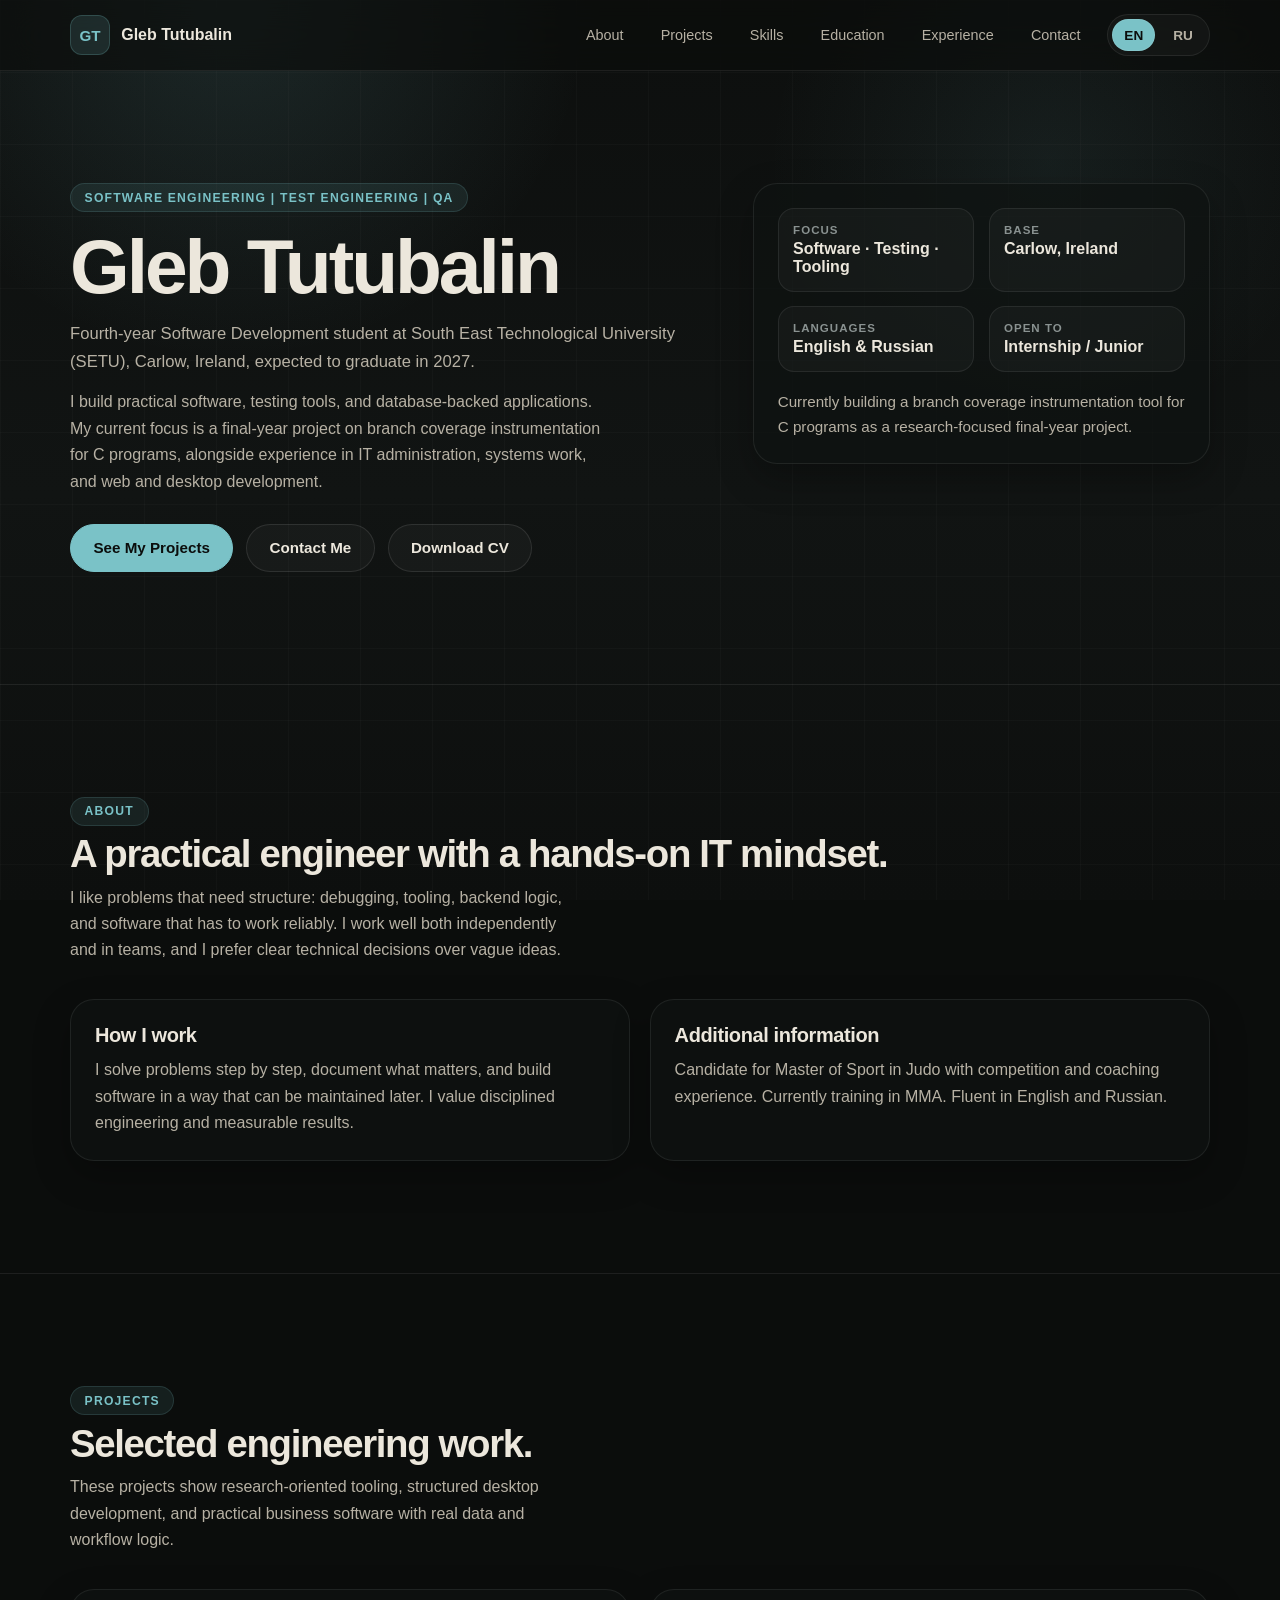
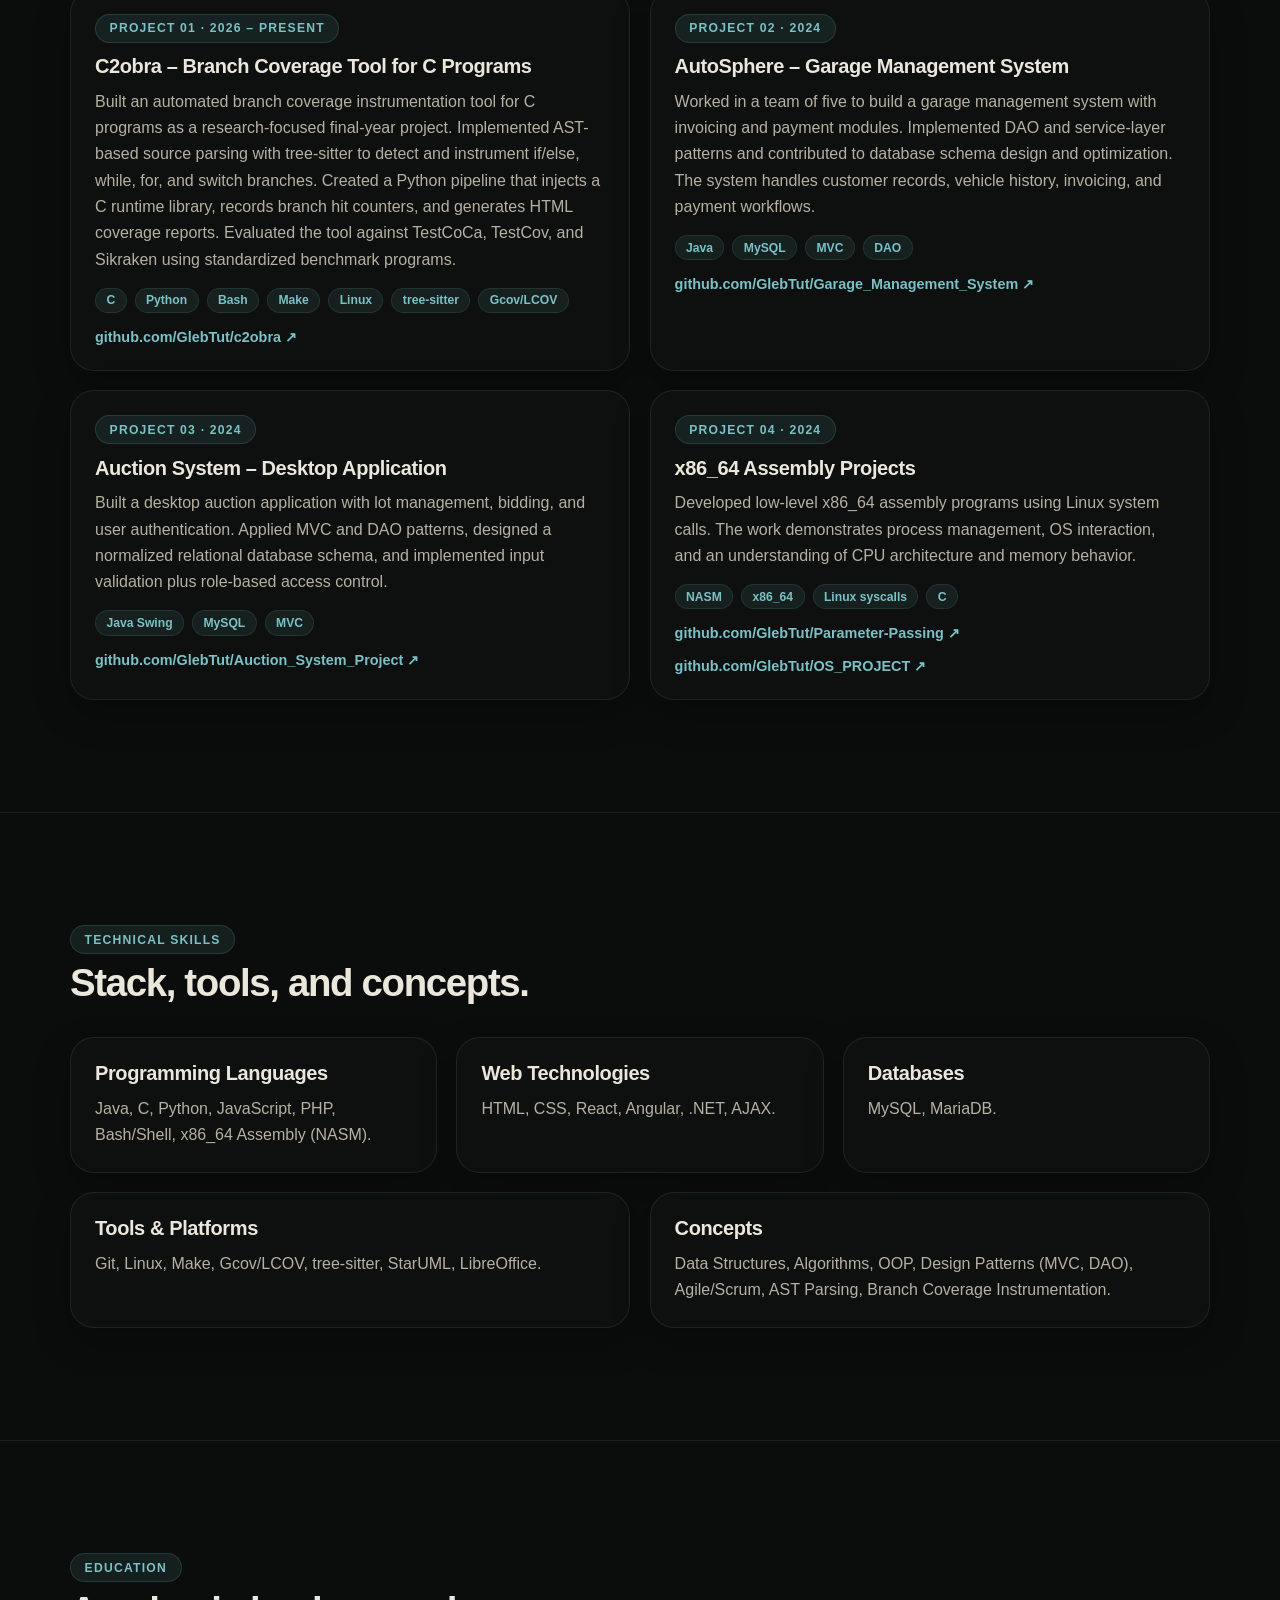
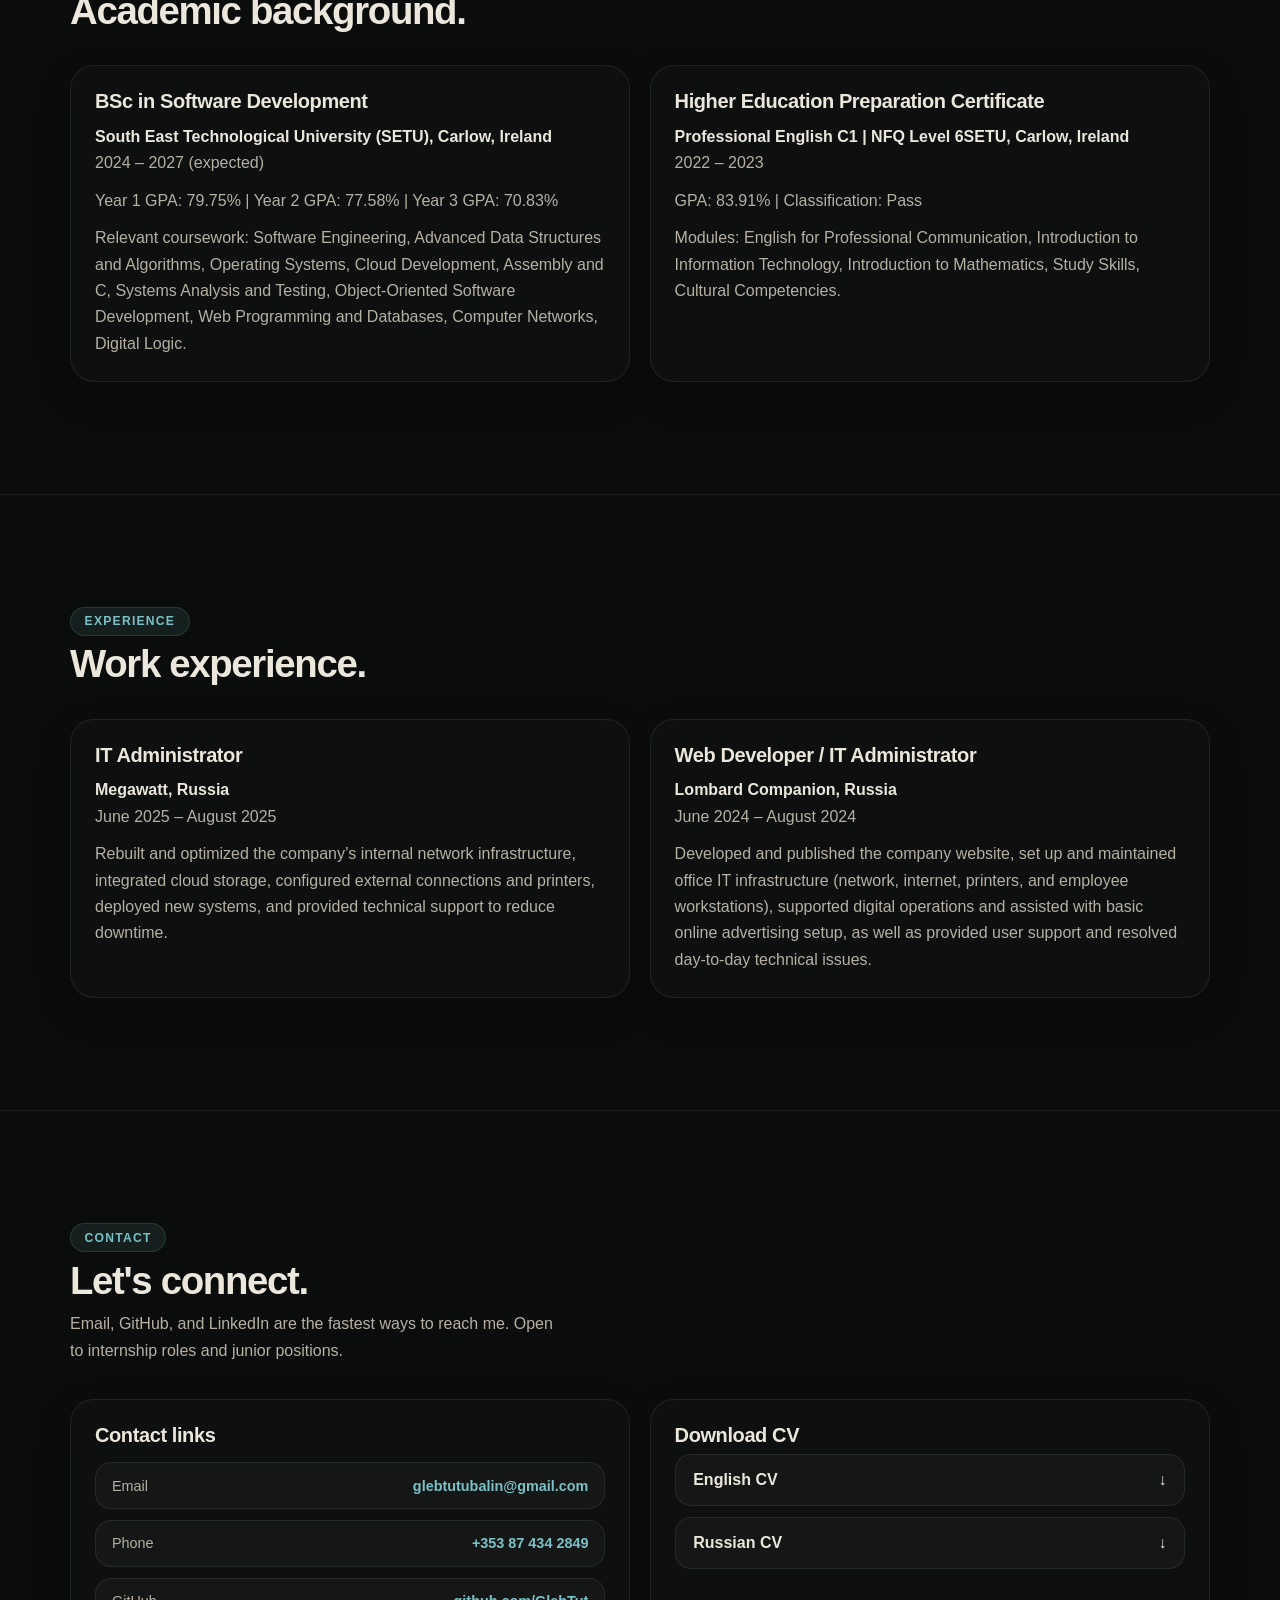
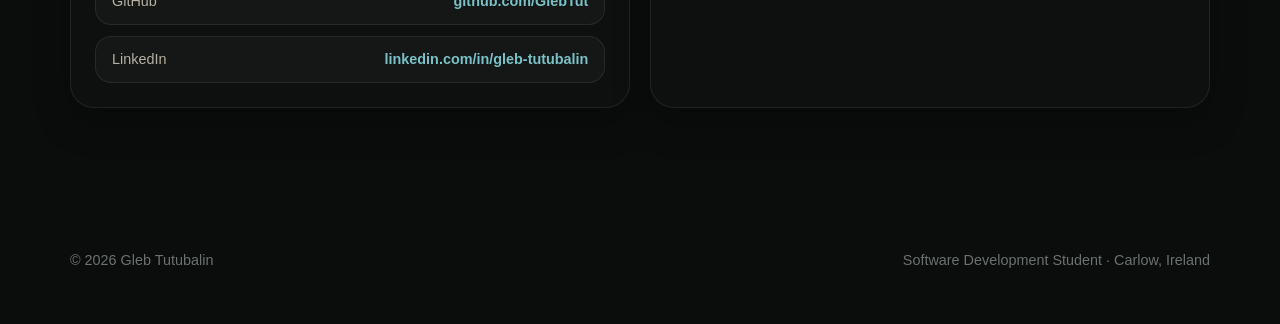
==== index.html @ ca1bf6e6 "add portfolio website files" ====
<!DOCTYPE html>
<html lang="en">
<head>
  <meta charset="UTF-8" />
  <meta name="viewport" content="width=device-width, initial-scale=1.0" />
  <title>Gleb Tutubalin | Software Development Student</title>
  <meta name="description" content="Gleb Tutubalin — Software Development Student at SETU Carlow. Focused on software engineering, test engineering, QA, and tooling." />
  <link rel="preconnect" href="https://api.fontshare.com">
  <link rel="stylesheet" href="https://api.fontshare.com/v2/css?f[]=satoshi@400,500,700,900&f[]=cabinet-grotesk@500,700,800&display=swap">
  <link rel="stylesheet" href="styles.css">
</head>
<body>

  <header class="topbar">
    <div class="container topbar-inner">
      <a class="brand" href="#top"><span class="logo-mark">GT</span><span>Gleb Tutubalin</span></a>
      <nav class="nav">
        <a href="#about">About</a>
        <a href="#projects">Projects</a>
        <a href="#skills">Skills</a>
        <a href="#education">Education</a>
        <a href="#experience">Experience</a>
        <a href="#contact">Contact</a>
        <span class="lang-switch" aria-label="Language switcher">
          <a class="active" href="./index.html">EN</a>
          <a href="./ru.html">RU</a>
        </span>
      </nav>
    </div>
  </header>

  <main>

    <section class="hero" id="top">
      <div class="container hero-grid">
        <div>
          <span class="eyebrow">Software Engineering | Test Engineering | QA</span>
          <h1>Gleb Tutubalin</h1>
          <p class="hero-sub">Fourth-year Software Development student at South East Technological University (SETU), Carlow, Ireland, expected to graduate in 2027.</p>
          <p class="hero-copy">I build practical software, testing tools, and database-backed applications. My current focus is a final-year project on branch coverage instrumentation for C programs, alongside experience in IT administration, systems work, and web and desktop development.</p>
          <div class="hero-actions">
            <a class="btn btn-primary" href="#projects">See My Projects</a>
            <a class="btn btn-ghost" href="#contact">Contact Me</a>
            <a class="btn btn-ghost" href="#contact">Download CV</a>
          </div>
        </div>
        <aside class="panel">
          <div class="stats">
            <div class="stat">
              <span class="stat-key">Focus</span>
              <span class="stat-val">Software · Testing · Tooling</span>
            </div>
            <div class="stat">
              <span class="stat-key">Base</span>
              <span class="stat-val">Carlow, Ireland</span>
            </div>
            <div class="stat">
              <span class="stat-key">Languages</span>
              <span class="stat-val">English & Russian</span>
            </div>
            <div class="stat">
              <span class="stat-key">Open to</span>
              <span class="stat-val">Internship / Junior</span>
            </div>
          </div>
          <p class="panel-note">Currently building a branch coverage instrumentation tool for C programs as a research-focused final-year project.</p>
        </aside>
      </div>
    </section>

    <section id="about">
      <div class="container">
        <div class="section-head">
          <span class="eyebrow">About</span>
          <h2>A practical engineer with a hands-on IT mindset.</h2>
          <p>I like problems that need structure: debugging, tooling, backend logic, and software that has to work reliably. I work well both independently and in teams, and I prefer clear technical decisions over vague ideas.</p>
        </div>
        <div class="grid2">
          <article class="card">
            <h3>How I work</h3>
            <p>I solve problems step by step, document what matters, and build software in a way that can be maintained later. I value disciplined engineering and measurable results.</p>
          </article>
          <article class="card">
            <h3>Additional information</h3>
            <p>Candidate for Master of Sport in Judo with competition and coaching experience. Currently training in MMA. Fluent in English and Russian.</p>
          </article>
        </div>
      </div>
    </section>

    <section id="projects">
      <div class="container">
        <div class="section-head">
          <span class="eyebrow">Projects</span>
          <h2>Selected engineering work.</h2>
          <p>These projects show research-oriented tooling, structured desktop development, and practical business software with real data and workflow logic.</p>
        </div>
        <div class="grid2" style="margin-bottom:1.2rem">
          <article class="card">
            <span class="eyebrow">Project 01 · 2026 – Present</span>
            <h3 style="margin-top:.8rem">C2obra – Branch Coverage Tool for C Programs</h3>
            <p>Built an automated branch coverage instrumentation tool for C programs as a research-focused final-year project. Implemented AST-based source parsing with tree-sitter to detect and instrument if/else, while, for, and switch branches. Created a Python pipeline that injects a C runtime library, records branch hit counters, and generates HTML coverage reports. Evaluated the tool against TestCoCa, TestCov, and Sikraken using standardized benchmark programs.</p>
            <div class="tags">
              <span class="tag">C</span>
              <span class="tag">Python</span>
              <span class="tag">Bash</span>
              <span class="tag">Make</span>
              <span class="tag">Linux</span>
              <span class="tag">tree-sitter</span>
              <span class="tag">Gcov/LCOV</span>
            </div>
            <a class="repo-link" href="https://github.com/GlebTut/c2obra" target="_blank" rel="noopener noreferrer">github.com/GlebTut/c2obra ↗</a>
          </article>
          <article class="card">
            <span class="eyebrow">Project 02 · 2024</span>
            <h3 style="margin-top:.8rem">AutoSphere – Garage Management System</h3>
            <p>Worked in a team of five to build a garage management system with invoicing and payment modules. Implemented DAO and service-layer patterns and contributed to database schema design and optimization. The system handles customer records, vehicle history, invoicing, and payment workflows.</p>
            <div class="tags">
              <span class="tag">Java</span>
              <span class="tag">MySQL</span>
              <span class="tag">MVC</span>
              <span class="tag">DAO</span>
            </div>
            <a class="repo-link" href="https://github.com/GlebTut/Garage_Management_System" target="_blank" rel="noopener noreferrer">github.com/GlebTut/Garage_Management_System ↗</a>
          </article>
        </div>
        <div class="grid2">
          <article class="card">
            <span class="eyebrow">Project 03 · 2024</span>
            <h3 style="margin-top:.8rem">Auction System – Desktop Application</h3>
            <p>Built a desktop auction application with lot management, bidding, and user authentication. Applied MVC and DAO patterns, designed a normalized relational database schema, and implemented input validation plus role-based access control.</p>
            <div class="tags">
              <span class="tag">Java Swing</span>
              <span class="tag">MySQL</span>
              <span class="tag">MVC</span>
            </div>
            <a class="repo-link" href="https://github.com/GlebTut/Auction_System_Project" target="_blank" rel="noopener noreferrer">github.com/GlebTut/Auction_System_Project ↗</a>
          </article>
          <article class="card">
            <span class="eyebrow">Project 04 · 2024</span>
            <h3 style="margin-top:.8rem">x86_64 Assembly Projects</h3>
            <p>Developed low-level x86_64 assembly programs using Linux system calls. The work demonstrates process management, OS interaction, and an understanding of CPU architecture and memory behavior.</p>
            <div class="tags">
              <span class="tag">NASM</span>
              <span class="tag">x86_64</span>
              <span class="tag">Linux syscalls</span>
              <span class="tag">C</span>
            </div>
            <a class="repo-link" href="https://github.com/GlebTut/Parameter-Passing-Example---68000-to-x86_64-Conversion" target="_blank" rel="noopener noreferrer">github.com/GlebTut/Parameter-Passing ↗</a>
            <a class="repo-link" href="https://github.com/GlebTut/OS_PROJECT" target="_blank" rel="noopener noreferrer">github.com/GlebTut/OS_PROJECT ↗</a>
          </article>
        </div>
      </div>
    </section>

    <section id="skills">
      <div class="container">
        <div class="section-head">
          <span class="eyebrow">Technical Skills</span>
          <h2>Stack, tools, and concepts.</h2>
        </div>
        <div class="grid3" style="margin-bottom:1.2rem">
          <article class="card">
            <h3>Programming Languages</h3>
            <p>Java, C, Python, JavaScript, PHP, Bash/Shell, x86_64 Assembly (NASM).</p>
          </article>
          <article class="card">
            <h3>Web Technologies</h3>
            <p>HTML, CSS, React, Angular, .NET, AJAX.</p>
          </article>
          <article class="card">
            <h3>Databases</h3>
            <p>MySQL, MariaDB.</p>
          </article>
        </div>
        <div class="grid2">
          <article class="card">
            <h3>Tools & Platforms</h3>
            <p>Git, Linux, Make, Gcov/LCOV, tree-sitter, StarUML, LibreOffice.</p>
          </article>
          <article class="card">
            <h3>Concepts</h3>
            <p>Data Structures, Algorithms, OOP, Design Patterns (MVC, DAO), Agile/Scrum, AST Parsing, Branch Coverage Instrumentation.</p>
          </article>
        </div>
      </div>
    </section>
    
    <section id="education">
      <div class="container">
        <div class="section-head">
          <span class="eyebrow">Education</span>
          <h2>Academic background.</h2>
        </div>
        <div class="grid2">
          <article class="card">
            <h3>BSc in Software Development</h3>
            <p><strong>South East Technological University (SETU), Carlow, Ireland</strong><br>2024 – 2027 (expected)</p>
            <p style="margin-top:.7rem">Year 1 GPA: 79.75% | Year 2 GPA: 77.58% | Year 3 GPA: 70.83%</p>
            <p style="margin-top:.7rem">Relevant coursework: Software Engineering, Advanced Data Structures and Algorithms, Operating Systems, Cloud Development, Assembly and C, Systems Analysis and Testing, Object-Oriented Software Development, Web Programming and Databases, Computer Networks, Digital Logic.</p>
          </article>
          <article class="card">
            <h3>Higher Education Preparation Certificate</h3>
            <p><strong>Professional English C1 | NFQ Level 6SETU, Carlow, Ireland</strong><br>2022 – 2023</p>
            <p style="margin-top:.7rem">GPA: 83.91% | Classification: Pass</p>
            <p style="margin-top:.7rem">Modules: English for Professional Communication, Introduction to Information Technology, Introduction to Mathematics, Study Skills, Cultural Competencies.</p>
          </article>
        </div>
      </div>
    </section>

    <section id="experience">
      <div class="container">
        <div class="section-head">
          <span class="eyebrow">Experience</span>
          <h2>Work experience.</h2>
        </div>
        <div class="grid2">
          <article class="card">
            <h3>IT Administrator</h3>
            <p><strong>Megawatt, Russia</strong><br>June 2025 – August 2025</p>
            <p style="margin-top:.7rem">Rebuilt and optimized the company’s internal network infrastructure, integrated cloud storage, configured external connections and printers, deployed new systems, and provided technical support to reduce downtime.</p>
          </article>
          <article class="card">
            <h3>Web Developer / IT Administrator </h3>
            <p><strong>Lombard Companion, Russia</strong><br>June 2024 – August 2024</p>
            <p style="margin-top:.7rem">Developed and published the company website, set up and maintained office IT infrastructure (network, internet, printers, and employee workstations), supported digital operations and assisted with basic online advertising setup, as well as provided user support and resolved day-to-day technical issues.</p>
          </article>
        </div>
      </div>
    </section>

    <section id="contact">
      <div class="container">
        <div class="section-head">
          <span class="eyebrow">Contact</span>
          <h2>Let's connect.</h2>
          <p>Email, GitHub, and LinkedIn are the fastest ways to reach me. Open to internship roles and junior positions.</p>
        </div>
        <div class="grid2">
          <article class="card">
            <h3>Contact links</h3>
            <div class="links" style="margin-top:1rem">
              <a class="link-row" href="mailto:glebtutubalin@gmail.com">
                <span>Email</span>
                <span>glebtutubalin@gmail.com</span>
              </a>
              <a class="link-row" href="tel:+353874342849">
                <span>Phone</span>
                <span>+353 87 434 2849</span>
              </a>
              <a class="link-row" href="https://github.com/GlebTut" target="_blank" rel="noopener noreferrer">
                <span>GitHub</span>
                <span>github.com/GlebTut</span>
              </a>
              <a class="link-row" href="https://www.linkedin.com/in/gleb-tutubalin/" target="_blank" rel="noopener noreferrer">
                <span>LinkedIn</span>
                <span>linkedin.com/in/gleb-tutubalin</span>
              </a>
            </div>
          </article>
          <article class="card">
            <h3>Download CV</h3>
            <div class="downloads">
              <a class="dl-btn" href="./Gleb-Tutubalin-CV-EN.pdf" download>
                <span>English CV</span>
                <span>↓</span></a>
                <a class="dl-btn" href="./Gleb-Tutubalin-CV-RU.pdf" download>
                  <span>Russian CV</span>
                  <span>↓</span>
                </a>
              </div>
            </article>
          </div>
        </div>
      </section>
  </main>
  <footer class="footer">
    <div class="container footer-inner">
      <span>© 2026 Gleb Tutubalin</span>
      <span>Software Development Student · Carlow, Ireland</span>
    </div>
  </footer>
</body>
</html>
---- styles.css ----
:root {
  --text:#ece7dc;
  --muted:#b7b1a4;
  --accent:#7ac2c7;
  --line:rgba(255,255,255,.08);
  --card:rgba(15,18,17,.72);
  --w:1140px;
}

* {
  box-sizing:border-box;
  margin:0;
  padding:0;
}

html {
  scroll-behavior:smooth;
}

body {
  font-family:'Satoshi',sans-serif;
  color:var(--text);
  background:#0b0d0c;
  min-height:100vh;
  overflow-x:hidden;
}

a {
  color:inherit;
  text-decoration:none;
}

strong {
  color:var(--text);
}

body::before {
  content: '';
  position: fixed;
  inset: 0;
  background:
    linear-gradient(to right, rgba(255,255,255,.018) 1px, transparent 1px) 0 0 / 72px 72px,
    linear-gradient(to bottom, rgba(255,255,255,.018) 1px, transparent 1px) 0 0 / 72px 72px,
    radial-gradient(circle at 18% 0%, rgba(122,194,199,.14), transparent 26%),
    radial-gradient(circle at 82% 18%, rgba(122,194,199,.08), transparent 22%),
    linear-gradient(180deg, #0d0f0e 0%, #111413 55%, #0d0f0e 100%);
  z-index: -1;
}

.container {
  width:min(calc(100% - 2rem), var(--w));
  margin:0 auto;
}

.topbar {
  position:sticky;
  top:0;
  z-index:50;
  backdrop-filter:blur(18px);
  background:rgba(11,13,12,.65);
  border-bottom:1px solid var(--line);
}

.topbar-inner {
  display:flex;
  justify-content:space-between;
  align-items:center;
  padding:.9rem 0;
  gap:1rem;
}

.brand {
  display:flex;
  align-items:center;
  gap:.7rem;
  font-weight:800;
  font-size:1rem;
}

.logo-mark {
  width:40px;
  height:40px;
  border-radius:12px;
  background:rgba(122,194,199,.14);
  border:1px solid rgba(122,194,199,.22);
  display:grid;
  place-items:center;
  color:var(--accent);
  font-weight:900;
  font-size:.95rem;
}

.nav {
  display:flex;
  flex-wrap:wrap;
  gap:.4rem;
  align-items:center;
}

.nav a {
  padding:.6rem .9rem;
  border-radius:999px;
  color:var(--muted);
  border:1px solid transparent;
  font-size:.9rem;
  transition:.2s;
}

.nav a:hover,
.nav a.active {
  color:var(--text);
  border-color:var(--line);
  background:rgba(255,255,255,.03);
}

.lang-switch {
  display:inline-flex;
  gap:.35rem;
  margin-left:.3rem;
  padding:.25rem;
  border-radius:999px;
  border:1px solid var(--line);
  background:rgba(255,255,255,.03);
}

.lang-switch a {
  padding:.45rem .7rem;
  border-radius:999px;
  color:var(--muted);
  font-size:.85rem;
  font-weight:800;
}

.lang-switch a.active {
  background:var(--accent);
  color:#0b0d0c;
}

section {
  padding:clamp(4rem,9vw,7rem) 0;
  border-bottom:1px solid var(--line);
}

section:last-child {
  border-bottom:none;
}

.hero {
  padding-top:clamp(4rem,10vw,7rem);
}

.hero-grid {
  display:grid;
  grid-template-columns:1.15fr .85fr;
  gap:clamp(2rem,5vw,4rem);
  align-items:start;
}

.eyebrow {
  display:inline-flex;
  align-items:center;
  padding:.4rem .85rem;
  border-radius:999px;
  background:rgba(122,194,199,.1);
  border:1px solid rgba(122,194,199,.16);
  color:var(--accent);
  font-size:.76rem;
  font-weight:800;
  letter-spacing:.1em;
  text-transform:uppercase;
}

h1,
h2,
h3 {
  font-family:'Cabinet Grotesk','Satoshi',sans-serif;
}

h1 {
  font-size:clamp(3.2rem,6vw,6rem);
  line-height:.95;
  letter-spacing:-.04em;
  margin-top:1.1rem;
}

h2 {
  font-size:clamp(2rem,3vw,3rem);
  line-height:1.0;
  letter-spacing:-.035em;
}

h3 {
  font-size:1.25rem;
  letter-spacing:-.02em;
  line-height:1.1;
  color:var(--text);
}

.hero-sub,
.hero-copy,
.section-head p,
.card p,
.panel-note {
  color:var(--muted);
  line-height:1.65;
}

.hero-sub {
  margin-top:1.1rem;
  font-size:clamp(1rem,1.3vw,1.15rem);
}

.hero-copy {
  margin-top:.9rem;
  max-width:60ch;
}

.hero-actions {
  display:flex;
  flex-wrap:wrap;
  gap:.8rem;
  margin-top:1.8rem;
}

.btn {
  min-height:48px;
  display:inline-flex;
  align-items:center;
  justify-content:center;
  padding:.9rem 1.4rem;
  border-radius:999px;
  font-weight:800;
  font-size:.95rem;
  border:1px solid rgba(255,255,255,.1);
  transition:.2s;
  cursor:pointer;
}

.btn:hover {
  transform:translateY(-2px);
}

.btn-primary {
  background:var(--accent);
  color:#0b0d0c;
  border-color:var(--accent);
}

.btn-ghost {
  background:rgba(255,255,255,.03);
}

.panel,
.card {
  background:var(--card);
  border:1px solid var(--line);
  border-radius:24px;
  box-shadow:0 14px 36px rgba(0,0,0,.28);
}

.panel {
  padding:1.5rem;
}

.stats {
  display:grid;
  grid-template-columns:1fr 1fr;
  gap:.9rem;
}

.stat {
  padding:.9rem;
  border-radius:16px;
  background:rgba(255,255,255,.03);
  border:1px solid var(--line);
}

.stat-key {
  display:block;
  font-size:.72rem;
  text-transform:uppercase;
  letter-spacing:.09em;
  color:#8a9291;
  font-weight:800;
}

.stat-val {
  display:block;
  margin-top:.3rem;
  font-weight:700;
  font-size:1rem;
}

.panel-note {
  margin-top:1.1rem;
  font-size:.95rem;
}

.card {
  padding:1.5rem;
  transition:transform .2s, border-color .2s;
}

.card:hover {
  transform:translateY(-3px);
  border-color:rgba(122,194,199,.14);
}

.card p {
  margin-top:.7rem;
}

.card h3 {
  margin-bottom:.5rem;
}

.grid2 {
  display:grid;
  grid-template-columns:1fr 1fr;
  gap:1.2rem;
}

.grid3 {
  display:grid;
  grid-template-columns:1fr 1fr 1fr;
  gap:1.2rem;
}

.section-head {
  margin-bottom:2.2rem;
}

.section-head h2 {
  margin-top:.6rem;
}

.section-head p {
  margin-top:.7rem;
  max-width:56ch;
}

.tags {
  display:flex;
  flex-wrap:wrap;
  gap:.5rem;
  margin-top:.9rem;
}

.tag {
  padding:.3rem .65rem;
  border-radius:999px;
  background:rgba(122,194,199,.09);
  border:1px solid rgba(122,194,199,.12);
  color:var(--accent);
  font-size:.76rem;
  font-weight:800;
}

.repo-link {
  display:inline-flex;
  align-items:center;
  gap:.4rem;
  margin-top:1rem;
  color:var(--accent);
  font-weight:800;
  font-size:.9rem;
}

.repo-link:hover {
  text-decoration:underline;
}

.link-row {
  display:flex;
  justify-content:space-between;
  align-items:center;
  gap:1rem;
  padding:.9rem 1rem;
  border-radius:16px;
  background:rgba(255,255,255,.03);
  border:1px solid var(--line);
  transition:.2s;
}

.link-row:hover {
  border-color:rgba(122,194,199,.22);
  background:rgba(122,194,199,.05);
}

.link-row span:first-child {
  color:var(--muted);
  font-size:.9rem;
}

.link-row span:last-child {
  color:var(--accent);
  font-weight:700;
  font-size:.9rem;
}

.links,
.downloads {
  display:grid;
  gap:.7rem;
}

.dl-btn {
  display:flex;
  justify-content:space-between;
  align-items:center;
  padding:1rem 1.1rem;
  border-radius:16px;
  background:rgba(255,255,255,.03);
  border:1px solid var(--line);
  font-weight:700;
  transition:.2s;
}

.dl-btn:hover {
  border-color:rgba(122,194,199,.22);
  background:rgba(122,194,199,.05);
  color:var(--accent);
}

.footer {
  padding:2rem 0 3.5rem;
  color:#6b7170;
  font-size:.9rem;
}

.footer-inner {
  display:flex;
  justify-content:space-between;
  flex-wrap:wrap;
  gap:1rem;
}

@media (max-width:980px) {
  .hero-grid,
  .grid2,
  .grid3 {
    grid-template-columns:1fr;
  }

  .topbar-inner {
    flex-direction:column;
    align-items:flex-start;
  }

  .nav {
    justify-content:flex-start;
  }

  .stats {
    grid-template-columns:1fr 1fr;
  }
}

@media (max-width:580px) {
  .stats {
    grid-template-columns:1fr;
  }

  .footer-inner {
    flex-direction:column;
  }
}
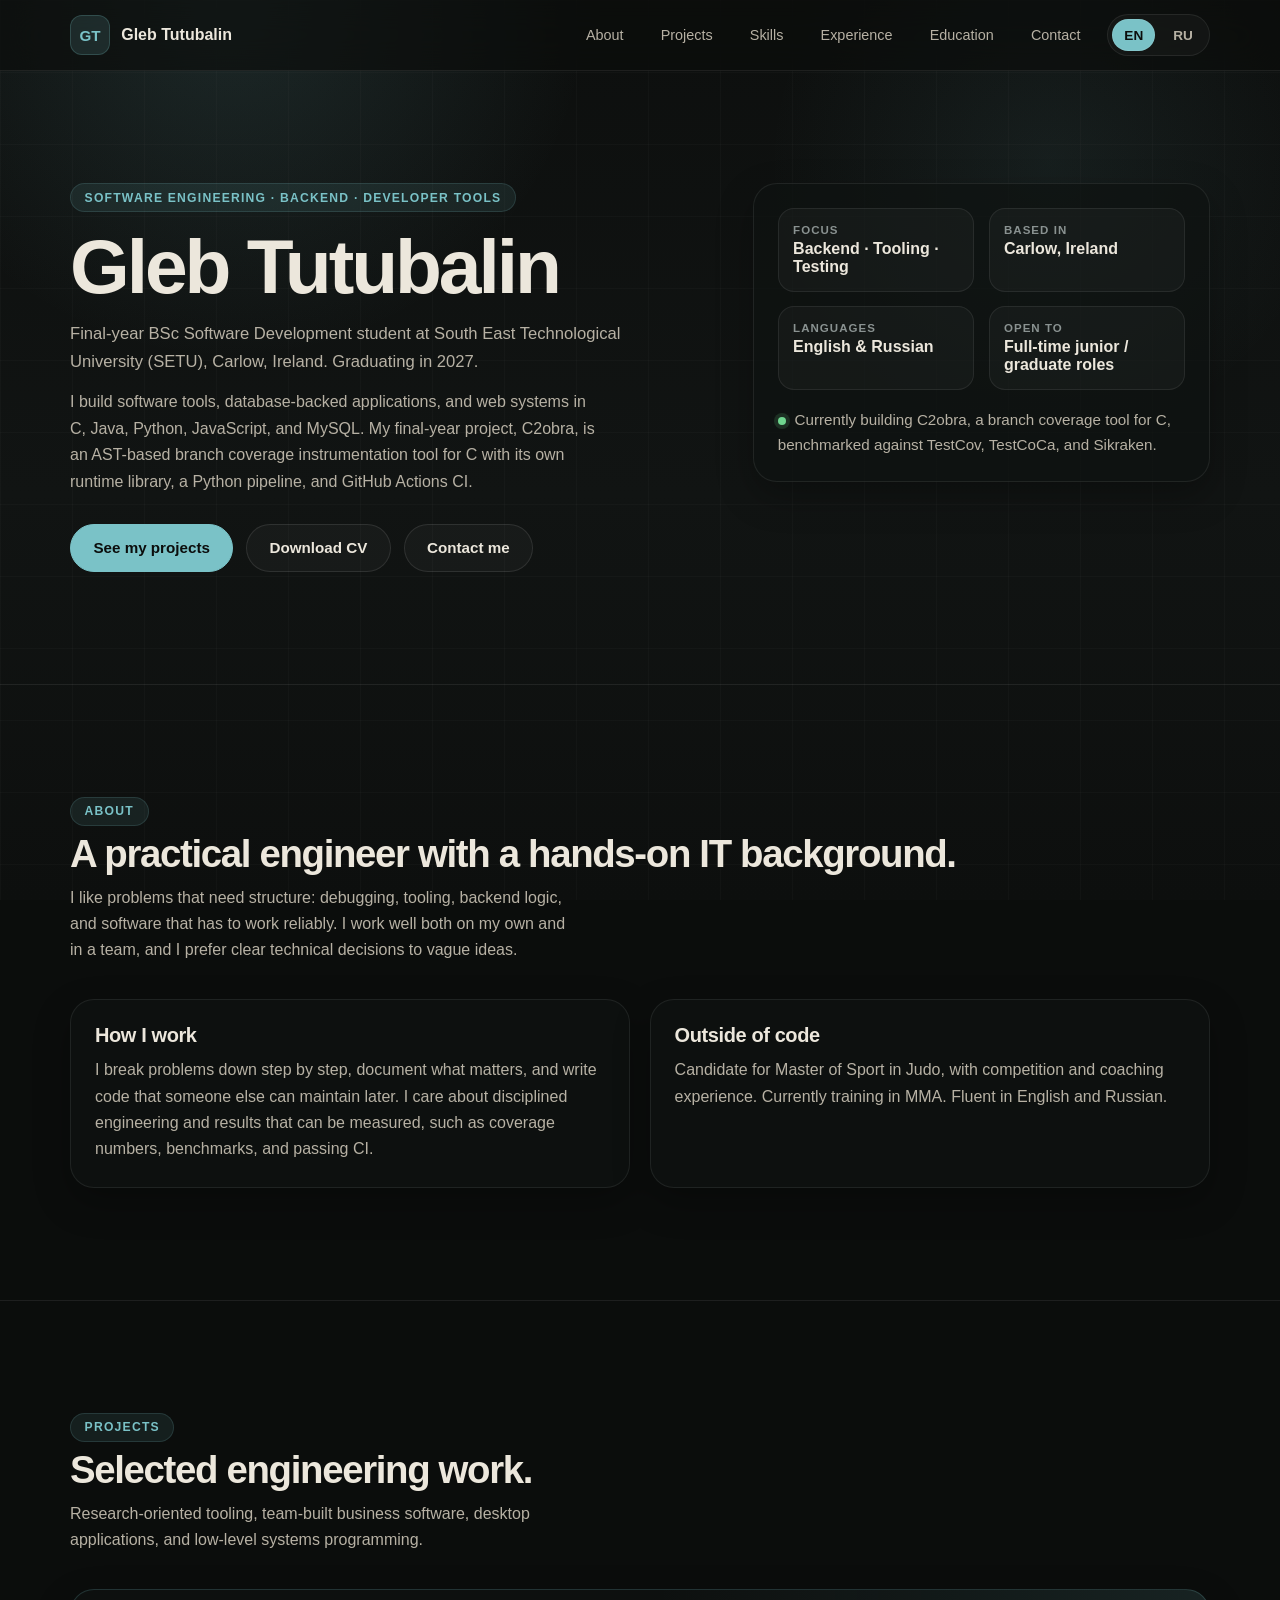
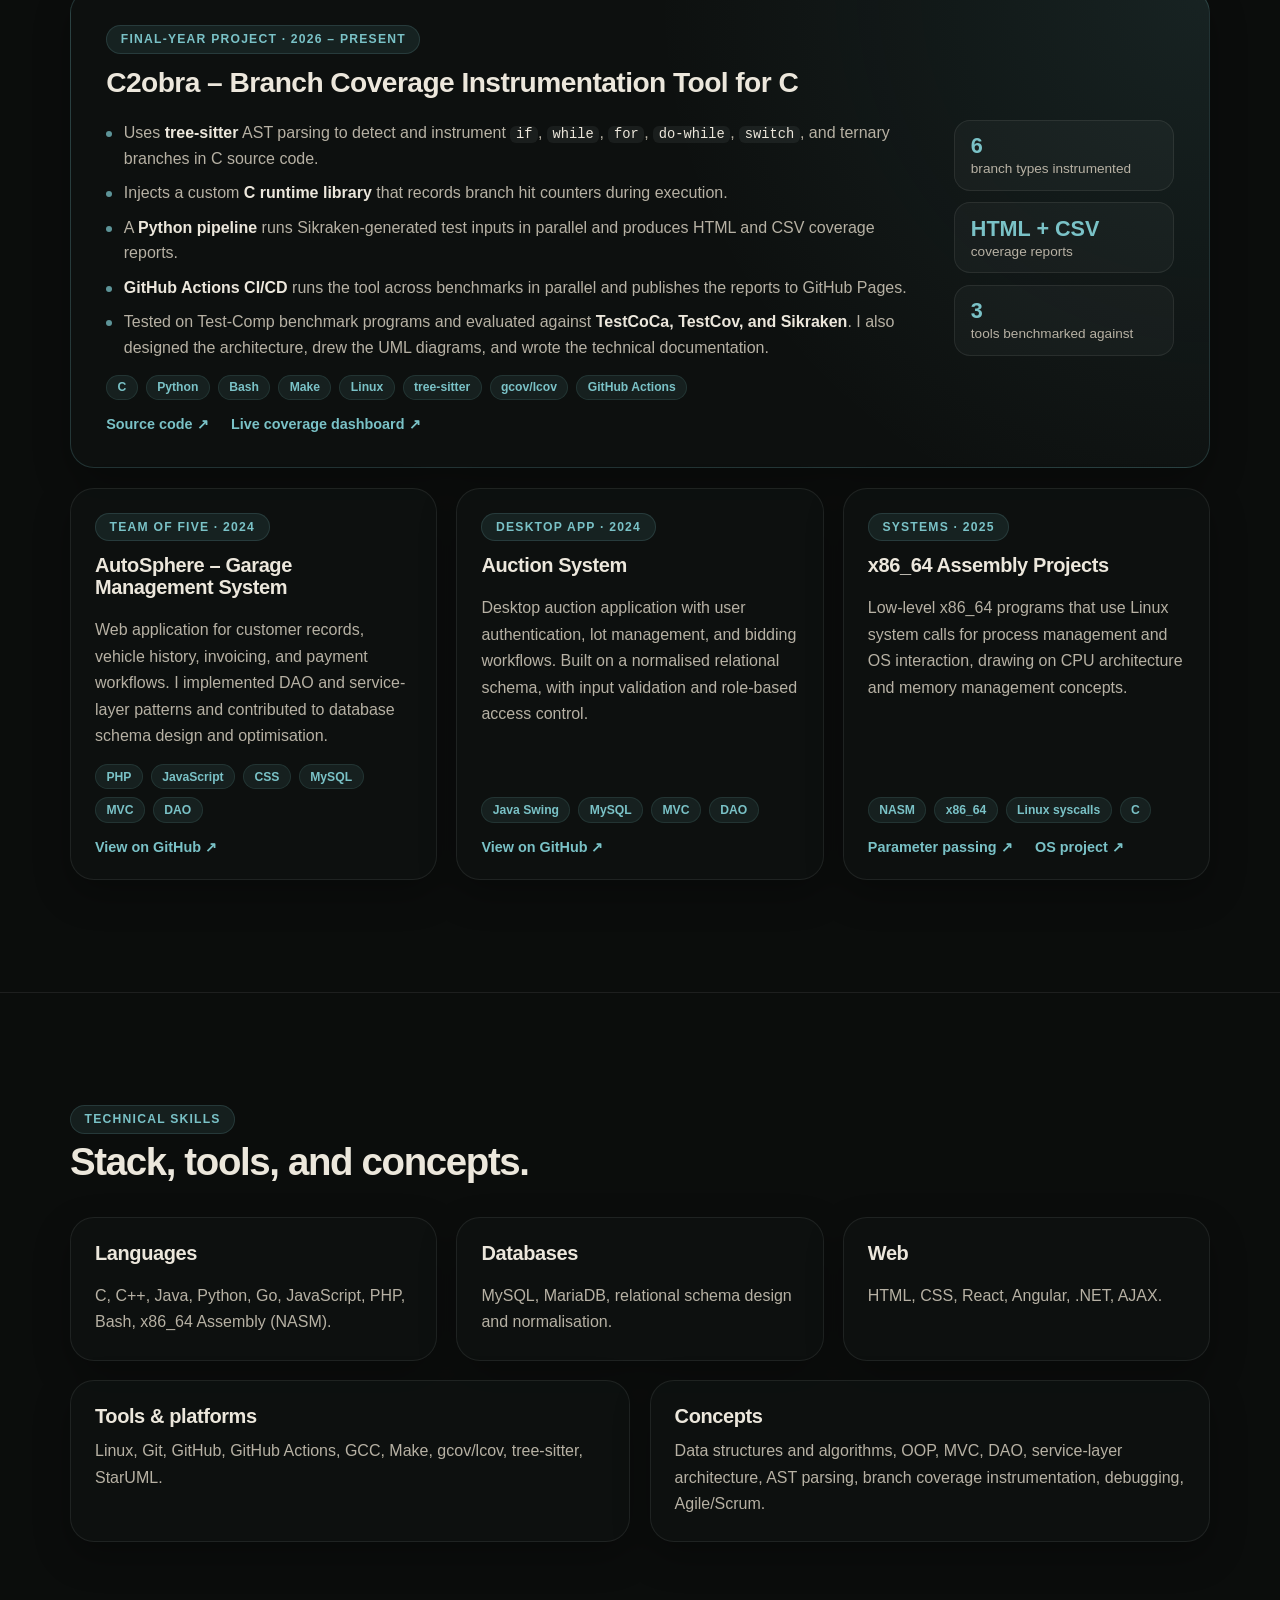
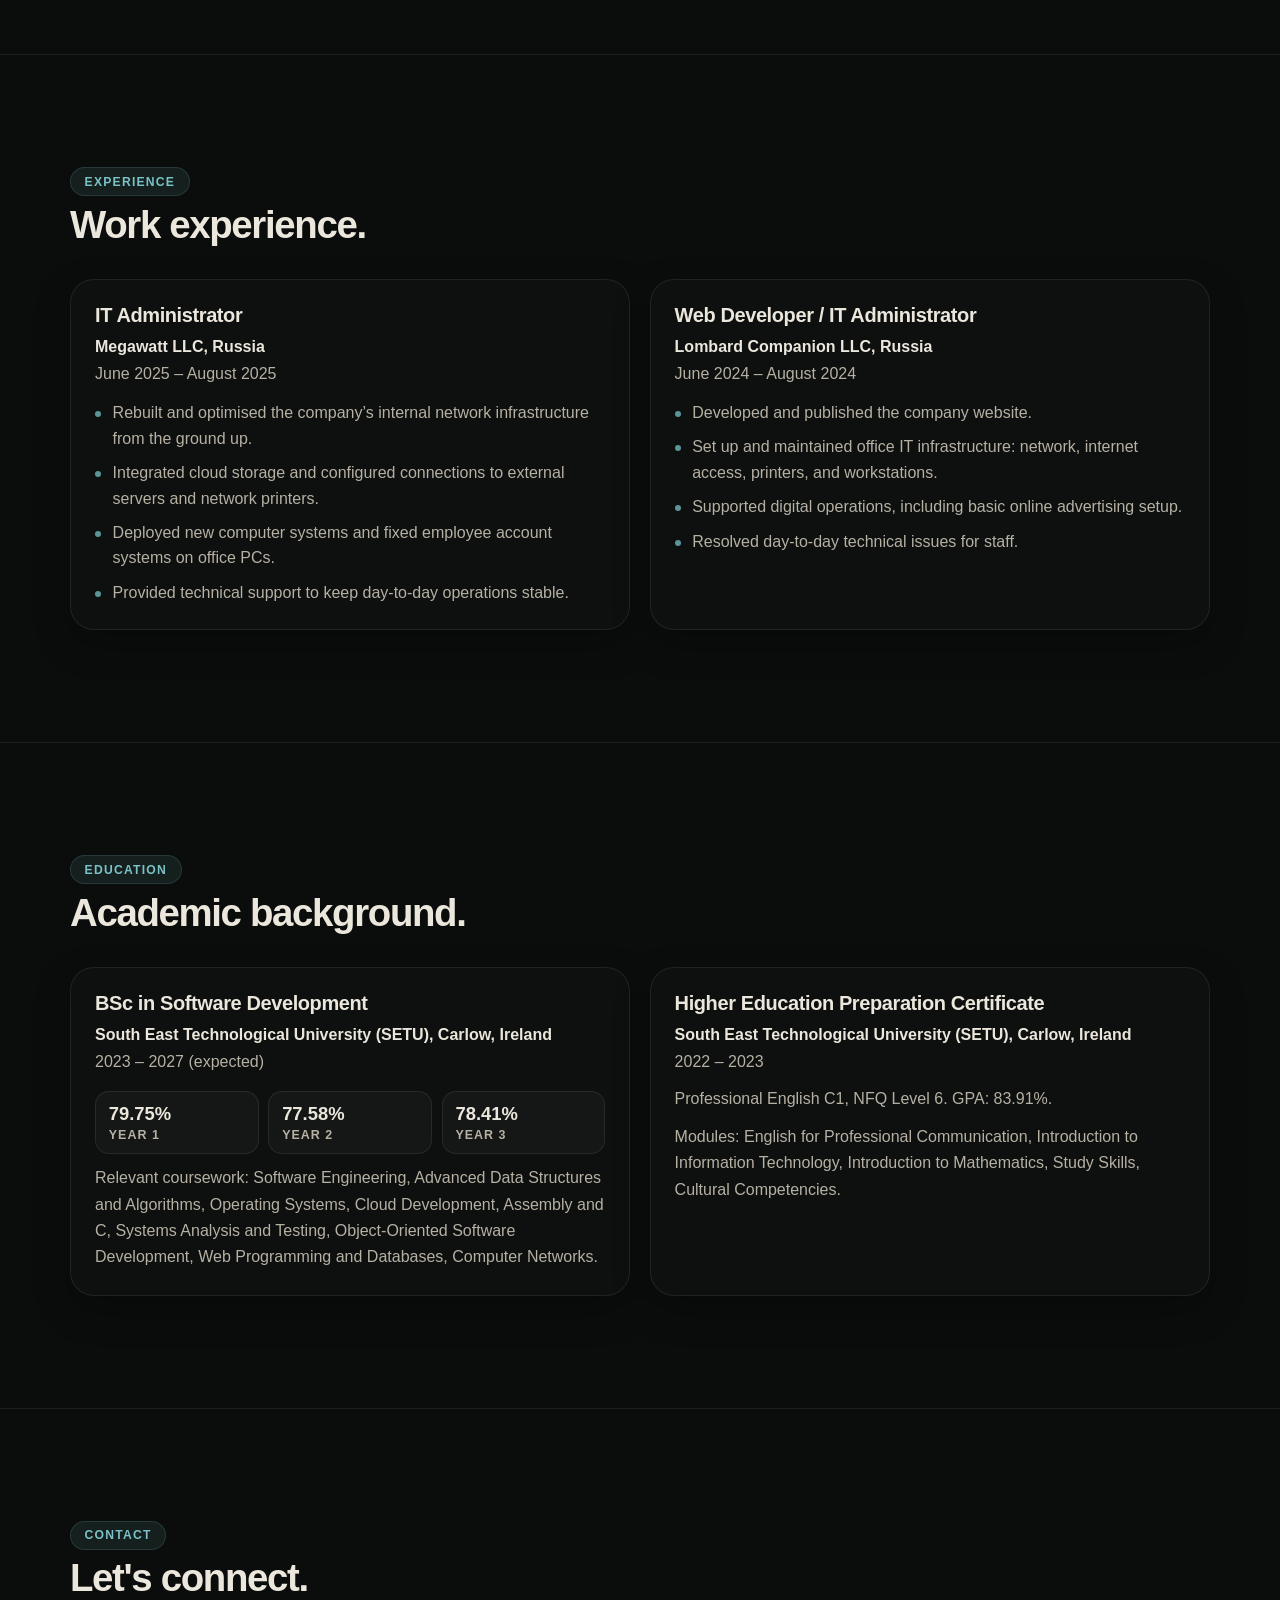
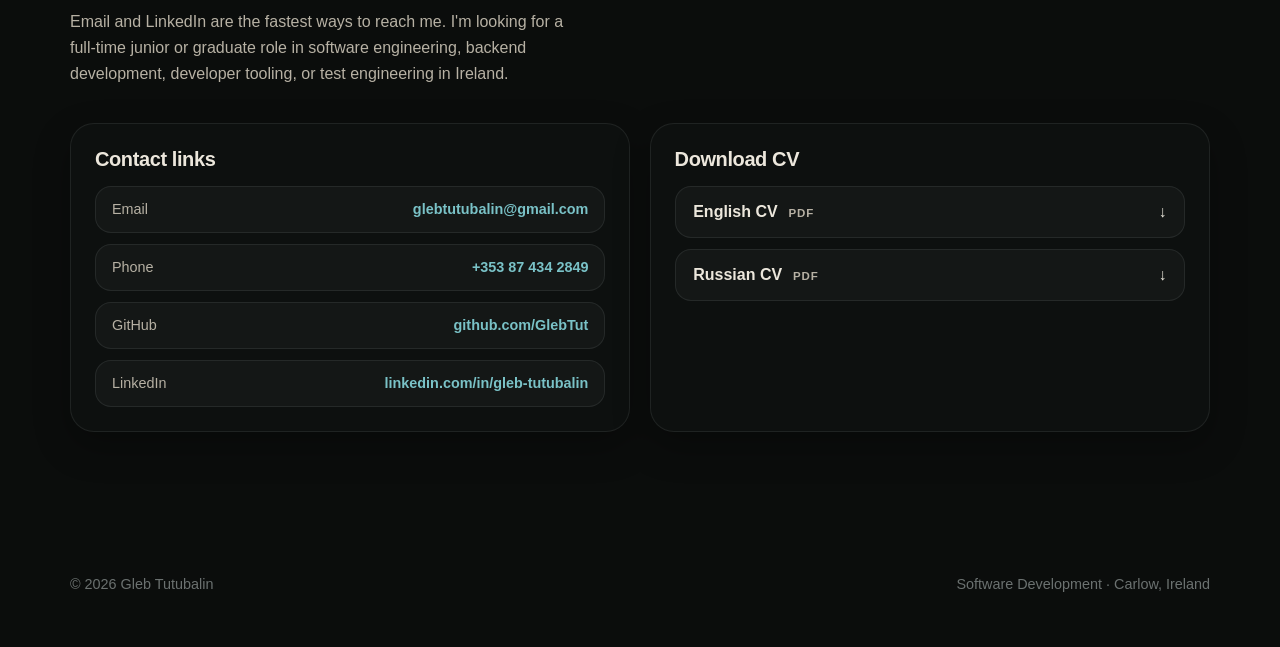
==== commit 345243ad: "Update website and CVs" ====
--- a/index.html
+++ b/index.html
@@ -3,67 +3,83 @@
 <head>
   <meta charset="UTF-8" />
   <meta name="viewport" content="width=device-width, initial-scale=1.0" />
-  <title>Gleb Tutubalin | Software Development Student</title>
-  <meta name="description" content="Gleb Tutubalin — Software Development Student at SETU Carlow. Focused on software engineering, test engineering, QA, and tooling." />
-  <link rel="preconnect" href="https://api.fontshare.com">
+  <title>Gleb Tutubalin | Junior Software Engineer</title>
+  <meta name="description" content="Gleb Tutubalin — final-year BSc Software Development student at SETU Carlow, Ireland. Seeking full-time junior or graduate roles in software engineering, backend development, developer tooling, and test engineering." />
+  <meta name="author" content="Gleb Tutubalin" />
+  <meta name="theme-color" content="#0b0d0c" />
+  <link rel="canonical" href="https://glebtut.github.io/GlebTut/" />
+  <link rel="alternate" hreflang="en" href="https://glebtut.github.io/GlebTut/" />
+  <link rel="alternate" hreflang="ru" href="https://glebtut.github.io/GlebTut/ru.html" />
+  <link rel="alternate" hreflang="x-default" href="https://glebtut.github.io/GlebTut/" />
+
+  <meta property="og:type" content="website" />
+  <meta property="og:title" content="Gleb Tutubalin | Junior Software Engineer" />
+  <meta property="og:description" content="Final-year Software Development student at SETU Carlow. Builder of C2obra, a branch coverage instrumentation tool for C." />
+  <meta property="og:url" content="https://glebtut.github.io/GlebTut/" />
+  <meta property="og:locale" content="en_IE" />
+  <meta property="og:locale:alternate" content="ru_RU" />
+
+  <link rel="icon" href="data:image/svg+xml,%3Csvg xmlns='http://www.w3.org/2000/svg' viewBox='0 0 64 64'%3E%3Crect width='64' height='64' rx='16' fill='%230b0d0c'/%3E%3Ctext x='50%25' y='54%25' dominant-baseline='middle' text-anchor='middle' font-family='Arial,sans-serif' font-weight='900' font-size='28' fill='%237ac2c7'%3EGT%3C/text%3E%3C/svg%3E" />
+  <link rel="preconnect" href="https://api.fontshare.com" crossorigin>
   <link rel="stylesheet" href="https://api.fontshare.com/v2/css?f[]=satoshi@400,500,700,900&f[]=cabinet-grotesk@500,700,800&display=swap">
   <link rel="stylesheet" href="styles.css">
 </head>
 <body>
+  <a class="skip-link" href="#main">Skip to content</a>
 
   <header class="topbar">
     <div class="container topbar-inner">
-      <a class="brand" href="#top"><span class="logo-mark">GT</span><span>Gleb Tutubalin</span></a>
-      <nav class="nav">
+      <a class="brand" href="#top"><span class="logo-mark" aria-hidden="true">GT</span><span>Gleb Tutubalin</span></a>
+      <nav class="nav" aria-label="Main">
         <a href="#about">About</a>
         <a href="#projects">Projects</a>
         <a href="#skills">Skills</a>
+        <a href="#experience">Experience</a>
         <a href="#education">Education</a>
-        <a href="#experience">Experience</a>
         <a href="#contact">Contact</a>
-        <span class="lang-switch" aria-label="Language switcher">
-          <a class="active" href="./index.html">EN</a>
-          <a href="./ru.html">RU</a>
+        <span class="lang-switch" role="group" aria-label="Language">
+          <a class="active" href="./index.html" hreflang="en" lang="en" aria-current="page">EN</a>
+          <a href="./ru.html" hreflang="ru" lang="ru">RU</a>
         </span>
       </nav>
     </div>
   </header>
 
-  <main>
+  <main id="main">
 
     <section class="hero" id="top">
       <div class="container hero-grid">
         <div>
-          <span class="eyebrow">Software Engineering | Test Engineering | QA</span>
+          <span class="eyebrow">Software Engineering · Backend · Developer Tools</span>
           <h1>Gleb Tutubalin</h1>
-          <p class="hero-sub">Fourth-year Software Development student at South East Technological University (SETU), Carlow, Ireland, expected to graduate in 2027.</p>
-          <p class="hero-copy">I build practical software, testing tools, and database-backed applications. My current focus is a final-year project on branch coverage instrumentation for C programs, alongside experience in IT administration, systems work, and web and desktop development.</p>
+          <p class="hero-sub">Final-year BSc Software Development student at South East Technological University (SETU), Carlow, Ireland. Graduating in 2027.</p>
+          <p class="hero-copy">I build software tools, database-backed applications, and web systems in C, Java, Python, JavaScript, and MySQL. My final-year project, C2obra, is an AST-based branch coverage instrumentation tool for C with its own runtime library, a Python pipeline, and GitHub Actions CI.</p>
           <div class="hero-actions">
-            <a class="btn btn-primary" href="#projects">See My Projects</a>
-            <a class="btn btn-ghost" href="#contact">Contact Me</a>
-            <a class="btn btn-ghost" href="#contact">Download CV</a>
-          </div>
-        </div>
-        <aside class="panel">
+            <a class="btn btn-primary" href="#projects">See my projects</a>
+            <a class="btn btn-ghost" href="./assets/Gleb-Tutubalin-CV-EN.pdf" download>Download CV</a>
+            <a class="btn btn-ghost" href="#contact">Contact me</a>
+          </div>
+        </div>
+        <aside class="panel" aria-label="Quick facts">
           <div class="stats">
             <div class="stat">
               <span class="stat-key">Focus</span>
-              <span class="stat-val">Software · Testing · Tooling</span>
+              <span class="stat-val">Backend · Tooling · Testing</span>
             </div>
             <div class="stat">
-              <span class="stat-key">Base</span>
+              <span class="stat-key">Based in</span>
               <span class="stat-val">Carlow, Ireland</span>
             </div>
             <div class="stat">
               <span class="stat-key">Languages</span>
-              <span class="stat-val">English & Russian</span>
+              <span class="stat-val">English &amp; Russian</span>
             </div>
             <div class="stat">
               <span class="stat-key">Open to</span>
-              <span class="stat-val">Internship / Junior</span>
-            </div>
-          </div>
-          <p class="panel-note">Currently building a branch coverage instrumentation tool for C programs as a research-focused final-year project.</p>
+              <span class="stat-val">Full-time junior / graduate roles</span>
+            </div>
+          </div>
+          <p class="panel-note"><span class="status-dot" aria-hidden="true"></span>Currently building C2obra, a branch coverage tool for C, benchmarked against TestCov, TestCoCa, and Sikraken.</p>
         </aside>
       </div>
     </section>
@@ -72,17 +88,17 @@
       <div class="container">
         <div class="section-head">
           <span class="eyebrow">About</span>
-          <h2>A practical engineer with a hands-on IT mindset.</h2>
-          <p>I like problems that need structure: debugging, tooling, backend logic, and software that has to work reliably. I work well both independently and in teams, and I prefer clear technical decisions over vague ideas.</p>
+          <h2>A practical engineer with a hands-on IT background.</h2>
+          <p>I like problems that need structure: debugging, tooling, backend logic, and software that has to work reliably. I work well both on my own and in a team, and I prefer clear technical decisions to vague ideas.</p>
         </div>
         <div class="grid2">
           <article class="card">
             <h3>How I work</h3>
-            <p>I solve problems step by step, document what matters, and build software in a way that can be maintained later. I value disciplined engineering and measurable results.</p>
-          </article>
-          <article class="card">
-            <h3>Additional information</h3>
-            <p>Candidate for Master of Sport in Judo with competition and coaching experience. Currently training in MMA. Fluent in English and Russian.</p>
+            <p>I break problems down step by step, document what matters, and write code that someone else can maintain later. I care about disciplined engineering and results that can be measured, such as coverage numbers, benchmarks, and passing CI.</p>
+          </article>
+          <article class="card">
+            <h3>Outside of code</h3>
+            <p>Candidate for Master of Sport in Judo, with competition and coaching experience. Currently training in MMA. Fluent in English and Russian.</p>
           </article>
         </div>
       </div>
@@ -93,61 +109,85 @@
         <div class="section-head">
           <span class="eyebrow">Projects</span>
           <h2>Selected engineering work.</h2>
-          <p>These projects show research-oriented tooling, structured desktop development, and practical business software with real data and workflow logic.</p>
-        </div>
-        <div class="grid2" style="margin-bottom:1.2rem">
-          <article class="card">
-            <span class="eyebrow">Project 01 · 2026 – Present</span>
-            <h3 style="margin-top:.8rem">C2obra – Branch Coverage Tool for C Programs</h3>
-            <p>Built an automated branch coverage instrumentation tool for C programs as a research-focused final-year project. Implemented AST-based source parsing with tree-sitter to detect and instrument if/else, while, for, and switch branches. Created a Python pipeline that injects a C runtime library, records branch hit counters, and generates HTML coverage reports. Evaluated the tool against TestCoCa, TestCov, and Sikraken using standardized benchmark programs.</p>
+          <p>Research-oriented tooling, team-built business software, desktop applications, and low-level systems programming.</p>
+        </div>
+
+        <article class="card card-featured">
+          <div class="card-featured-head">
+            <span class="eyebrow">Final-year project · 2026 – Present</span>
+          </div>
+          <h3>C2obra – Branch Coverage Instrumentation Tool for C</h3>
+          <div class="featured-body">
+            <ul class="points">
+              <li>Uses <strong>tree-sitter</strong> AST parsing to detect and instrument <code>if</code>, <code>while</code>, <code>for</code>, <code>do-while</code>, <code>switch</code>, and ternary branches in C source code.</li>
+              <li>Injects a custom <strong>C runtime library</strong> that records branch hit counters during execution.</li>
+              <li>A <strong>Python pipeline</strong> runs Sikraken-generated test inputs in parallel and produces HTML and CSV coverage reports.</li>
+              <li><strong>GitHub Actions CI/CD</strong> runs the tool across benchmarks in parallel and publishes the reports to GitHub Pages.</li>
+              <li>Tested on Test-Comp benchmark programs and evaluated against <strong>TestCoCa, TestCov, and Sikraken</strong>. I also designed the architecture, drew the UML diagrams, and wrote the technical documentation.</li>
+            </ul>
+            <dl class="facts">
+              <div><dt>6</dt><dd>branch types instrumented</dd></div>
+              <div><dt>HTML + CSV</dt><dd>coverage reports</dd></div>
+              <div><dt>3</dt><dd>tools benchmarked against</dd></div>
+            </dl>
+          </div>
+          <div class="tags">
+            <span class="tag">C</span>
+            <span class="tag">Python</span>
+            <span class="tag">Bash</span>
+            <span class="tag">Make</span>
+            <span class="tag">Linux</span>
+            <span class="tag">tree-sitter</span>
+            <span class="tag">gcov/lcov</span>
+            <span class="tag">GitHub Actions</span>
+          </div>
+          <div class="repo-links">
+            <a class="repo-link" href="https://github.com/GlebTut/c2obra" target="_blank" rel="noopener noreferrer">Source code ↗</a>
+            <a class="repo-link" href="https://glebtut.github.io/c2obra/" target="_blank" rel="noopener noreferrer">Live coverage dashboard ↗</a>
+          </div>
+        </article>
+
+        <div class="grid3">
+          <article class="card">
+            <span class="eyebrow">Team of five · 2024</span>
+            <h3 class="card-title">AutoSphere – Garage Management System</h3>
+            <p>Web application for customer records, vehicle history, invoicing, and payment workflows. I implemented DAO and service-layer patterns and contributed to database schema design and optimisation.</p>
             <div class="tags">
-              <span class="tag">C</span>
-              <span class="tag">Python</span>
-              <span class="tag">Bash</span>
-              <span class="tag">Make</span>
-              <span class="tag">Linux</span>
-              <span class="tag">tree-sitter</span>
-              <span class="tag">Gcov/LCOV</span>
-            </div>
-            <a class="repo-link" href="https://github.com/GlebTut/c2obra" target="_blank" rel="noopener noreferrer">github.com/GlebTut/c2obra ↗</a>
-          </article>
-          <article class="card">
-            <span class="eyebrow">Project 02 · 2024</span>
-            <h3 style="margin-top:.8rem">AutoSphere – Garage Management System</h3>
-            <p>Worked in a team of five to build a garage management system with invoicing and payment modules. Implemented DAO and service-layer patterns and contributed to database schema design and optimization. The system handles customer records, vehicle history, invoicing, and payment workflows.</p>
-            <div class="tags">
-              <span class="tag">Java</span>
+              <span class="tag">PHP</span>
+              <span class="tag">JavaScript</span>
+              <span class="tag">CSS</span>
               <span class="tag">MySQL</span>
               <span class="tag">MVC</span>
               <span class="tag">DAO</span>
             </div>
-            <a class="repo-link" href="https://github.com/GlebTut/Garage_Management_System" target="_blank" rel="noopener noreferrer">github.com/GlebTut/Garage_Management_System ↗</a>
-          </article>
-        </div>
-        <div class="grid2">
-          <article class="card">
-            <span class="eyebrow">Project 03 · 2024</span>
-            <h3 style="margin-top:.8rem">Auction System – Desktop Application</h3>
-            <p>Built a desktop auction application with lot management, bidding, and user authentication. Applied MVC and DAO patterns, designed a normalized relational database schema, and implemented input validation plus role-based access control.</p>
+            <a class="repo-link" href="https://github.com/GlebTut/Garage_Management_System" target="_blank" rel="noopener noreferrer">View on GitHub ↗</a>
+          </article>
+          <article class="card">
+            <span class="eyebrow">Desktop app · 2024</span>
+            <h3 class="card-title">Auction System</h3>
+            <p>Desktop auction application with user authentication, lot management, and bidding workflows. Built on a normalised relational schema, with input validation and role-based access control.</p>
             <div class="tags">
               <span class="tag">Java Swing</span>
               <span class="tag">MySQL</span>
               <span class="tag">MVC</span>
-            </div>
-            <a class="repo-link" href="https://github.com/GlebTut/Auction_System_Project" target="_blank" rel="noopener noreferrer">github.com/GlebTut/Auction_System_Project ↗</a>
-          </article>
-          <article class="card">
-            <span class="eyebrow">Project 04 · 2024</span>
-            <h3 style="margin-top:.8rem">x86_64 Assembly Projects</h3>
-            <p>Developed low-level x86_64 assembly programs using Linux system calls. The work demonstrates process management, OS interaction, and an understanding of CPU architecture and memory behavior.</p>
+              <span class="tag">DAO</span>
+            </div>
+            <a class="repo-link" href="https://github.com/GlebTut/Auction_System_Project" target="_blank" rel="noopener noreferrer">View on GitHub ↗</a>
+          </article>
+          <article class="card">
+            <span class="eyebrow">Systems · 2025</span>
+            <h3 class="card-title">x86_64 Assembly Projects</h3>
+            <p>Low-level x86_64 programs that use Linux system calls for process management and OS interaction, drawing on CPU architecture and memory management concepts.</p>
             <div class="tags">
               <span class="tag">NASM</span>
               <span class="tag">x86_64</span>
               <span class="tag">Linux syscalls</span>
               <span class="tag">C</span>
             </div>
-            <a class="repo-link" href="https://github.com/GlebTut/Parameter-Passing-Example---68000-to-x86_64-Conversion" target="_blank" rel="noopener noreferrer">github.com/GlebTut/Parameter-Passing ↗</a>
-            <a class="repo-link" href="https://github.com/GlebTut/OS_PROJECT" target="_blank" rel="noopener noreferrer">github.com/GlebTut/OS_PROJECT ↗</a>
+            <div class="repo-links">
+              <a class="repo-link" href="https://github.com/GlebTut/Parameter-Passing-Example---68000-to-x86_64-Conversion" target="_blank" rel="noopener noreferrer">Parameter passing ↗</a>
+              <a class="repo-link" href="https://github.com/GlebTut/OS_PROJECT" target="_blank" rel="noopener noreferrer">OS project ↗</a>
+            </div>
           </article>
         </div>
       </div>
@@ -156,36 +196,67 @@
     <section id="skills">
       <div class="container">
         <div class="section-head">
-          <span class="eyebrow">Technical Skills</span>
+          <span class="eyebrow">Technical skills</span>
           <h2>Stack, tools, and concepts.</h2>
         </div>
-        <div class="grid3" style="margin-bottom:1.2rem">
-          <article class="card">
-            <h3>Programming Languages</h3>
-            <p>Java, C, Python, JavaScript, PHP, Bash/Shell, x86_64 Assembly (NASM).</p>
-          </article>
-          <article class="card">
-            <h3>Web Technologies</h3>
+        <div class="grid3 mb">
+          <article class="card">
+            <h3>Languages</h3>
+            <p>C, C++, Java, Python, Go, JavaScript, PHP, Bash, x86_64 Assembly (NASM).</p>
+          </article>
+          <article class="card">
+            <h3>Databases</h3>
+            <p>MySQL, MariaDB, relational schema design and normalisation.</p>
+          </article>
+          <article class="card">
+            <h3>Web</h3>
             <p>HTML, CSS, React, Angular, .NET, AJAX.</p>
           </article>
-          <article class="card">
-            <h3>Databases</h3>
-            <p>MySQL, MariaDB.</p>
-          </article>
-        </div>
-        <div class="grid2">
-          <article class="card">
-            <h3>Tools & Platforms</h3>
-            <p>Git, Linux, Make, Gcov/LCOV, tree-sitter, StarUML, LibreOffice.</p>
+        </div>
+        <div class="grid2">
+          <article class="card">
+            <h3>Tools &amp; platforms</h3>
+            <p>Linux, Git, GitHub, GitHub Actions, GCC, Make, gcov/lcov, tree-sitter, StarUML.</p>
           </article>
           <article class="card">
             <h3>Concepts</h3>
-            <p>Data Structures, Algorithms, OOP, Design Patterns (MVC, DAO), Agile/Scrum, AST Parsing, Branch Coverage Instrumentation.</p>
-          </article>
-        </div>
-      </div>
-    </section>
-    
+            <p>Data structures and algorithms, OOP, MVC, DAO, service-layer architecture, AST parsing, branch coverage instrumentation, debugging, Agile/Scrum.</p>
+          </article>
+        </div>
+      </div>
+    </section>
+
+    <section id="experience">
+      <div class="container">
+        <div class="section-head">
+          <span class="eyebrow">Experience</span>
+          <h2>Work experience.</h2>
+        </div>
+        <div class="grid2">
+          <article class="card">
+            <h3>IT Administrator</h3>
+            <p class="meta"><strong>Megawatt LLC, Russia</strong><br>June 2025 – August 2025</p>
+            <ul class="points">
+              <li>Rebuilt and optimised the company’s internal network infrastructure from the ground up.</li>
+              <li>Integrated cloud storage and configured connections to external servers and network printers.</li>
+              <li>Deployed new computer systems and fixed employee account systems on office PCs.</li>
+              <li>Provided technical support to keep day-to-day operations stable.</li>
+            </ul>
+          </article>
+          <article class="card">
+            <h3>Web Developer / IT Administrator</h3>
+            <p class="meta"><strong>Lombard Companion LLC, Russia</strong><br>June 2024 – August 2024</p>
+            <ul class="points">
+              <li>Developed and published the company website.</li>
+              <li>Set up and maintained office IT infrastructure: network, internet access, printers, and workstations.</li>
+              <li>Supported digital operations, including basic online advertising setup.</li>
+              <li>Resolved day-to-day technical issues for staff.</li>
+            </ul>
+          </article>
+        </div>
+      </div>
+    </section>
+
     <section id="education">
       <div class="container">
         <div class="section-head">
@@ -195,36 +266,19 @@
         <div class="grid2">
           <article class="card">
             <h3>BSc in Software Development</h3>
-            <p><strong>South East Technological University (SETU), Carlow, Ireland</strong><br>2024 – 2027 (expected)</p>
-            <p style="margin-top:.7rem">Year 1 GPA: 79.75% | Year 2 GPA: 77.58% | Year 3 GPA: 70.83%</p>
-            <p style="margin-top:.7rem">Relevant coursework: Software Engineering, Advanced Data Structures and Algorithms, Operating Systems, Cloud Development, Assembly and C, Systems Analysis and Testing, Object-Oriented Software Development, Web Programming and Databases, Computer Networks, Digital Logic.</p>
+            <p class="meta"><strong>South East Technological University (SETU), Carlow, Ireland</strong><br>2023 – 2027 (expected)</p>
+            <div class="gpa" aria-label="Grade point averages">
+              <span><b>79.75%</b>Year 1</span>
+              <span><b>77.58%</b>Year 2</span>
+              <span><b>78.41%</b>Year 3</span>
+            </div>
+            <p>Relevant coursework: Software Engineering, Advanced Data Structures and Algorithms, Operating Systems, Cloud Development, Assembly and C, Systems Analysis and Testing, Object-Oriented Software Development, Web Programming and Databases, Computer Networks.</p>
           </article>
           <article class="card">
             <h3>Higher Education Preparation Certificate</h3>
-            <p><strong>Professional English C1 | NFQ Level 6SETU, Carlow, Ireland</strong><br>2022 – 2023</p>
-            <p style="margin-top:.7rem">GPA: 83.91% | Classification: Pass</p>
-            <p style="margin-top:.7rem">Modules: English for Professional Communication, Introduction to Information Technology, Introduction to Mathematics, Study Skills, Cultural Competencies.</p>
-          </article>
-        </div>
-      </div>
-    </section>
-
-    <section id="experience">
-      <div class="container">
-        <div class="section-head">
-          <span class="eyebrow">Experience</span>
-          <h2>Work experience.</h2>
-        </div>
-        <div class="grid2">
-          <article class="card">
-            <h3>IT Administrator</h3>
-            <p><strong>Megawatt, Russia</strong><br>June 2025 – August 2025</p>
-            <p style="margin-top:.7rem">Rebuilt and optimized the company’s internal network infrastructure, integrated cloud storage, configured external connections and printers, deployed new systems, and provided technical support to reduce downtime.</p>
-          </article>
-          <article class="card">
-            <h3>Web Developer / IT Administrator </h3>
-            <p><strong>Lombard Companion, Russia</strong><br>June 2024 – August 2024</p>
-            <p style="margin-top:.7rem">Developed and published the company website, set up and maintained office IT infrastructure (network, internet, printers, and employee workstations), supported digital operations and assisted with basic online advertising setup, as well as provided user support and resolved day-to-day technical issues.</p>
+            <p class="meta"><strong>South East Technological University (SETU), Carlow, Ireland</strong><br>2022 – 2023</p>
+            <p>Professional English C1, NFQ Level 6. GPA: 83.91%.</p>
+            <p>Modules: English for Professional Communication, Introduction to Information Technology, Introduction to Mathematics, Study Skills, Cultural Competencies.</p>
           </article>
         </div>
       </div>
@@ -235,12 +289,12 @@
         <div class="section-head">
           <span class="eyebrow">Contact</span>
           <h2>Let's connect.</h2>
-          <p>Email, GitHub, and LinkedIn are the fastest ways to reach me. Open to internship roles and junior positions.</p>
+          <p>Email and LinkedIn are the fastest ways to reach me. I'm looking for a full-time junior or graduate role in software engineering, backend development, developer tooling, or test engineering in Ireland.</p>
         </div>
         <div class="grid2">
           <article class="card">
             <h3>Contact links</h3>
-            <div class="links" style="margin-top:1rem">
+            <div class="links">
               <a class="link-row" href="mailto:glebtutubalin@gmail.com">
                 <span>Email</span>
                 <span>glebtutubalin@gmail.com</span>
@@ -259,27 +313,29 @@
               </a>
             </div>
           </article>
-          <article class="card">
+          <article class="card" id="cv">
             <h3>Download CV</h3>
             <div class="downloads">
-              <a class="dl-btn" href="./Gleb-Tutubalin-CV-EN.pdf" download>
-                <span>English CV</span>
-                <span>↓</span></a>
-                <a class="dl-btn" href="./Gleb-Tutubalin-CV-RU.pdf" download>
-                  <span>Russian CV</span>
-                  <span>↓</span>
-                </a>
-              </div>
-            </article>
-          </div>
-        </div>
-      </section>
+              <a class="dl-btn" href="./assets/Gleb-Tutubalin-CV-EN.pdf" download>
+                <span>English CV <small>PDF</small></span>
+                <span aria-hidden="true">↓</span>
+              </a>
+              <a class="dl-btn" href="./assets/Gleb-Tutubalin-CV-RU.pdf" download>
+                <span>Russian CV <small>PDF</small></span>
+                <span aria-hidden="true">↓</span>
+              </a>
+            </div>
+          </article>
+        </div>
+      </div>
+    </section>
   </main>
+
   <footer class="footer">
     <div class="container footer-inner">
       <span>© 2026 Gleb Tutubalin</span>
-      <span>Software Development Student · Carlow, Ireland</span>
+      <span>Software Development · Carlow, Ireland</span>
     </div>
   </footer>
 </body>
-</html>+</html>
--- a/styles.css
+++ b/styles.css
@@ -1,467 +1,775 @@
-:root {
-  --text:#ece7dc;
-  --muted:#b7b1a4;
-  --accent:#7ac2c7;
-  --line:rgba(255,255,255,.08);
-  --card:rgba(15,18,17,.72);
-  --w:1140px;
-}
-
-* {
-  box-sizing:border-box;
-  margin:0;
-  padding:0;
-}
-
-html {
-  scroll-behavior:smooth;
-}
-
-body {
-  font-family:'Satoshi',sans-serif;
-  color:var(--text);
-  background:#0b0d0c;
-  min-height:100vh;
-  overflow-x:hidden;
-}
-
-a {
-  color:inherit;
-  text-decoration:none;
-}
-
-strong {
-  color:var(--text);
-}
-
-body::before {
-  content: '';
-  position: fixed;
-  inset: 0;
-  background:
-    linear-gradient(to right, rgba(255,255,255,.018) 1px, transparent 1px) 0 0 / 72px 72px,
-    linear-gradient(to bottom, rgba(255,255,255,.018) 1px, transparent 1px) 0 0 / 72px 72px,
-    radial-gradient(circle at 18% 0%, rgba(122,194,199,.14), transparent 26%),
-    radial-gradient(circle at 82% 18%, rgba(122,194,199,.08), transparent 22%),
-    linear-gradient(180deg, #0d0f0e 0%, #111413 55%, #0d0f0e 100%);
-  z-index: -1;
-}
-
-.container {
-  width:min(calc(100% - 2rem), var(--w));
-  margin:0 auto;
-}
-
-.topbar {
-  position:sticky;
-  top:0;
-  z-index:50;
-  backdrop-filter:blur(18px);
-  background:rgba(11,13,12,.65);
-  border-bottom:1px solid var(--line);
-}
-
-.topbar-inner {
-  display:flex;
-  justify-content:space-between;
-  align-items:center;
-  padding:.9rem 0;
-  gap:1rem;
-}
-
-.brand {
-  display:flex;
-  align-items:center;
-  gap:.7rem;
-  font-weight:800;
-  font-size:1rem;
-}
-
-.logo-mark {
-  width:40px;
-  height:40px;
-  border-radius:12px;
-  background:rgba(122,194,199,.14);
-  border:1px solid rgba(122,194,199,.22);
-  display:grid;
-  place-items:center;
-  color:var(--accent);
-  font-weight:900;
-  font-size:.95rem;
-}
-
-.nav {
-  display:flex;
-  flex-wrap:wrap;
-  gap:.4rem;
-  align-items:center;
-}
-
-.nav a {
-  padding:.6rem .9rem;
-  border-radius:999px;
-  color:var(--muted);
-  border:1px solid transparent;
-  font-size:.9rem;
-  transition:.2s;
-}
-
-.nav a:hover,
-.nav a.active {
-  color:var(--text);
-  border-color:var(--line);
-  background:rgba(255,255,255,.03);
-}
-
-.lang-switch {
-  display:inline-flex;
-  gap:.35rem;
-  margin-left:.3rem;
-  padding:.25rem;
-  border-radius:999px;
-  border:1px solid var(--line);
-  background:rgba(255,255,255,.03);
-}
-
-.lang-switch a {
-  padding:.45rem .7rem;
-  border-radius:999px;
-  color:var(--muted);
-  font-size:.85rem;
-  font-weight:800;
-}
-
-.lang-switch a.active {
-  background:var(--accent);
-  color:#0b0d0c;
-}
-
-section {
-  padding:clamp(4rem,9vw,7rem) 0;
-  border-bottom:1px solid var(--line);
-}
-
-section:last-child {
-  border-bottom:none;
-}
-
-.hero {
-  padding-top:clamp(4rem,10vw,7rem);
-}
-
-.hero-grid {
-  display:grid;
-  grid-template-columns:1.15fr .85fr;
-  gap:clamp(2rem,5vw,4rem);
-  align-items:start;
-}
-
-.eyebrow {
-  display:inline-flex;
-  align-items:center;
-  padding:.4rem .85rem;
-  border-radius:999px;
-  background:rgba(122,194,199,.1);
-  border:1px solid rgba(122,194,199,.16);
-  color:var(--accent);
-  font-size:.76rem;
-  font-weight:800;
-  letter-spacing:.1em;
-  text-transform:uppercase;
-}
-
-h1,
-h2,
-h3 {
-  font-family:'Cabinet Grotesk','Satoshi',sans-serif;
-}
-
-h1 {
-  font-size:clamp(3.2rem,6vw,6rem);
-  line-height:.95;
-  letter-spacing:-.04em;
-  margin-top:1.1rem;
-}
-
-h2 {
-  font-size:clamp(2rem,3vw,3rem);
-  line-height:1.0;
-  letter-spacing:-.035em;
-}
-
-h3 {
-  font-size:1.25rem;
-  letter-spacing:-.02em;
-  line-height:1.1;
-  color:var(--text);
-}
-
-.hero-sub,
-.hero-copy,
-.section-head p,
-.card p,
-.panel-note {
-  color:var(--muted);
-  line-height:1.65;
-}
-
-.hero-sub {
-  margin-top:1.1rem;
-  font-size:clamp(1rem,1.3vw,1.15rem);
-}
-
-.hero-copy {
-  margin-top:.9rem;
-  max-width:60ch;
-}
-
-.hero-actions {
-  display:flex;
-  flex-wrap:wrap;
-  gap:.8rem;
-  margin-top:1.8rem;
-}
-
-.btn {
-  min-height:48px;
-  display:inline-flex;
-  align-items:center;
-  justify-content:center;
-  padding:.9rem 1.4rem;
-  border-radius:999px;
-  font-weight:800;
-  font-size:.95rem;
-  border:1px solid rgba(255,255,255,.1);
-  transition:.2s;
-  cursor:pointer;
-}
-
-.btn:hover {
-  transform:translateY(-2px);
-}
-
-.btn-primary {
-  background:var(--accent);
-  color:#0b0d0c;
-  border-color:var(--accent);
-}
-
-.btn-ghost {
-  background:rgba(255,255,255,.03);
-}
-
-.panel,
-.card {
-  background:var(--card);
-  border:1px solid var(--line);
-  border-radius:24px;
-  box-shadow:0 14px 36px rgba(0,0,0,.28);
-}
-
-.panel {
-  padding:1.5rem;
-}
-
-.stats {
-  display:grid;
-  grid-template-columns:1fr 1fr;
-  gap:.9rem;
-}
-
-.stat {
-  padding:.9rem;
-  border-radius:16px;
-  background:rgba(255,255,255,.03);
-  border:1px solid var(--line);
-}
-
-.stat-key {
-  display:block;
-  font-size:.72rem;
-  text-transform:uppercase;
-  letter-spacing:.09em;
-  color:#8a9291;
-  font-weight:800;
-}
-
-.stat-val {
-  display:block;
-  margin-top:.3rem;
-  font-weight:700;
-  font-size:1rem;
-}
-
-.panel-note {
-  margin-top:1.1rem;
-  font-size:.95rem;
-}
-
-.card {
-  padding:1.5rem;
-  transition:transform .2s, border-color .2s;
-}
-
-.card:hover {
-  transform:translateY(-3px);
-  border-color:rgba(122,194,199,.14);
-}
-
-.card p {
-  margin-top:.7rem;
-}
-
-.card h3 {
-  margin-bottom:.5rem;
-}
-
-.grid2 {
-  display:grid;
-  grid-template-columns:1fr 1fr;
-  gap:1.2rem;
-}
-
-.grid3 {
-  display:grid;
-  grid-template-columns:1fr 1fr 1fr;
-  gap:1.2rem;
-}
-
-.section-head {
-  margin-bottom:2.2rem;
-}
-
-.section-head h2 {
-  margin-top:.6rem;
-}
-
-.section-head p {
-  margin-top:.7rem;
-  max-width:56ch;
-}
-
-.tags {
-  display:flex;
-  flex-wrap:wrap;
-  gap:.5rem;
-  margin-top:.9rem;
-}
-
-.tag {
-  padding:.3rem .65rem;
-  border-radius:999px;
-  background:rgba(122,194,199,.09);
-  border:1px solid rgba(122,194,199,.12);
-  color:var(--accent);
-  font-size:.76rem;
-  font-weight:800;
-}
-
-.repo-link {
-  display:inline-flex;
-  align-items:center;
-  gap:.4rem;
-  margin-top:1rem;
-  color:var(--accent);
-  font-weight:800;
-  font-size:.9rem;
-}
-
-.repo-link:hover {
-  text-decoration:underline;
-}
-
-.link-row {
-  display:flex;
-  justify-content:space-between;
-  align-items:center;
-  gap:1rem;
-  padding:.9rem 1rem;
-  border-radius:16px;
-  background:rgba(255,255,255,.03);
-  border:1px solid var(--line);
-  transition:.2s;
-}
-
-.link-row:hover {
-  border-color:rgba(122,194,199,.22);
-  background:rgba(122,194,199,.05);
-}
-
-.link-row span:first-child {
-  color:var(--muted);
-  font-size:.9rem;
-}
-
-.link-row span:last-child {
-  color:var(--accent);
-  font-weight:700;
-  font-size:.9rem;
-}
-
-.links,
-.downloads {
-  display:grid;
-  gap:.7rem;
-}
-
-.dl-btn {
-  display:flex;
-  justify-content:space-between;
-  align-items:center;
-  padding:1rem 1.1rem;
-  border-radius:16px;
-  background:rgba(255,255,255,.03);
-  border:1px solid var(--line);
-  font-weight:700;
-  transition:.2s;
-}
-
-.dl-btn:hover {
-  border-color:rgba(122,194,199,.22);
-  background:rgba(122,194,199,.05);
-  color:var(--accent);
-}
-
-.footer {
-  padding:2rem 0 3.5rem;
-  color:#6b7170;
-  font-size:.9rem;
-}
-
-.footer-inner {
-  display:flex;
-  justify-content:space-between;
-  flex-wrap:wrap;
-  gap:1rem;
-}
-
-@media (max-width:980px) {
-  .hero-grid,
-  .grid2,
-  .grid3 {
-    grid-template-columns:1fr;
-  }
-
-  .topbar-inner {
-    flex-direction:column;
-    align-items:flex-start;
-  }
-
-  .nav {
-    justify-content:flex-start;
-  }
-
-  .stats {
-    grid-template-columns:1fr 1fr;
-  }
-}
-
-@media (max-width:580px) {
-  .stats {
-    grid-template-columns:1fr;
-  }
-
-  .footer-inner {
-    flex-direction:column;
-  }
+:root {
+  --text:#ece7dc;
+  --muted:#b7b1a4;
+  --accent:#7ac2c7;
+  --line:rgba(255,255,255,.08);
+  --card:rgba(15,18,17,.72);
+  --w:1140px;
+}
+
+* {
+  box-sizing:border-box;
+  margin:0;
+  padding:0;
+}
+
+html {
+  scroll-behavior:smooth;
+}
+
+body {
+  font-family:'Satoshi',sans-serif;
+  color:var(--text);
+  background:#0b0d0c;
+  min-height:100vh;
+  overflow-x:hidden;
+}
+
+a {
+  color:inherit;
+  text-decoration:none;
+}
+
+strong {
+  color:var(--text);
+}
+
+body::before {
+  content:'';
+  position:fixed;
+  inset:0;
+  background:
+    linear-gradient(to right, rgba(255,255,255,.018) 1px, transparent 1px) 0 0 / 72px 72px,
+    linear-gradient(to bottom, rgba(255,255,255,.018) 1px, transparent 1px) 0 0 / 72px 72px,
+    radial-gradient(circle at 18% 0%, rgba(122,194,199,.14), transparent 26%),
+    radial-gradient(circle at 82% 18%, rgba(122,194,199,.08), transparent 22%),
+    linear-gradient(180deg, #0d0f0e 0%, #111413 55%, #0d0f0e 100%);
+  z-index:-1;
+}
+
+.container {
+  width:min(calc(100% - 2rem), var(--w));
+  margin:0 auto;
+}
+
+.topbar {
+  position:sticky;
+  top:0;
+  z-index:50;
+  backdrop-filter:blur(18px);
+  background:rgba(11,13,12,.65);
+  border-bottom:1px solid var(--line);
+}
+
+.topbar-inner {
+  display:flex;
+  justify-content:space-between;
+  align-items:center;
+  padding:.9rem 0;
+  gap:1rem;
+}
+
+.brand {
+  display:flex;
+  align-items:center;
+  gap:.7rem;
+  font-weight:800;
+  font-size:1rem;
+}
+
+.logo-mark {
+  width:40px;
+  height:40px;
+  border-radius:12px;
+  background:rgba(122,194,199,.14);
+  border:1px solid rgba(122,194,199,.22);
+  display:grid;
+  place-items:center;
+  color:var(--accent);
+  font-weight:900;
+  font-size:.95rem;
+}
+
+.nav {
+  display:flex;
+  flex-wrap:wrap;
+  gap:.4rem;
+  align-items:center;
+}
+
+.nav a {
+  padding:.6rem .9rem;
+  border-radius:999px;
+  color:var(--muted);
+  border:1px solid transparent;
+  font-size:.9rem;
+  transition:.2s;
+}
+
+.nav a:hover,
+.nav a.active {
+  color:var(--text);
+  border-color:var(--line);
+  background:rgba(255,255,255,.03);
+}
+
+.lang-switch {
+  display:inline-flex;
+  gap:.35rem;
+  margin-left:.3rem;
+  padding:.25rem;
+  border-radius:999px;
+  border:1px solid var(--line);
+  background:rgba(255,255,255,.03);
+}
+
+.lang-switch a {
+  padding:.45rem .7rem;
+  border-radius:999px;
+  color:var(--muted);
+  font-size:.85rem;
+  font-weight:800;
+}
+
+.lang-switch a.active {
+  background:var(--accent);
+  color:#0b0d0c;
+}
+
+section {
+  padding:clamp(4rem,9vw,7rem) 0;
+  border-bottom:1px solid var(--line);
+}
+
+section:last-child {
+  border-bottom:none;
+}
+
+.hero {
+  padding-top:clamp(4rem,10vw,7rem);
+}
+
+.hero-grid {
+  display:grid;
+  grid-template-columns:1.15fr .85fr;
+  gap:clamp(2rem,5vw,4rem);
+  align-items:start;
+}
+
+.eyebrow {
+  display:inline-flex;
+  align-items:center;
+  padding:.4rem .85rem;
+  border-radius:999px;
+  background:rgba(122,194,199,.1);
+  border:1px solid rgba(122,194,199,.16);
+  color:var(--accent);
+  font-size:.76rem;
+  font-weight:800;
+  letter-spacing:.1em;
+  text-transform:uppercase;
+}
+
+h1,
+h2,
+h3 {
+  font-family:'Cabinet Grotesk','Satoshi',sans-serif;
+}
+
+h1 {
+  font-size:clamp(3.2rem,6vw,6rem);
+  line-height:.95;
+  letter-spacing:-.04em;
+  margin-top:1.1rem;
+}
+
+h2 {
+  font-size:clamp(2rem,3vw,3rem);
+  line-height:1.0;
+  letter-spacing:-.035em;
+}
+
+h3 {
+  font-size:1.25rem;
+  letter-spacing:-.02em;
+  line-height:1.1;
+  color:var(--text);
+}
+
+.hero-sub,
+.hero-copy,
+.section-head p,
+.card p,
+.panel-note {
+  color:var(--muted);
+  line-height:1.65;
+}
+
+.hero-sub {
+  margin-top:1.1rem;
+  font-size:clamp(1rem,1.3vw,1.15rem);
+}
+
+.hero-copy {
+  margin-top:.9rem;
+  max-width:60ch;
+}
+
+.hero-actions {
+  display:flex;
+  flex-wrap:wrap;
+  gap:.8rem;
+  margin-top:1.8rem;
+}
+
+.btn {
+  min-height:48px;
+  display:inline-flex;
+  align-items:center;
+  justify-content:center;
+  padding:.9rem 1.4rem;
+  border-radius:999px;
+  font-weight:800;
+  font-size:.95rem;
+  border:1px solid rgba(255,255,255,.1);
+  transition:.2s;
+  cursor:pointer;
+}
+
+.btn:hover {
+  transform:translateY(-2px);
+}
+
+.btn-primary {
+  background:var(--accent);
+  color:#0b0d0c;
+  border-color:var(--accent);
+}
+
+.btn-ghost {
+  background:rgba(255,255,255,.03);
+}
+
+.panel,
+.card {
+  background:var(--card);
+  border:1px solid var(--line);
+  border-radius:24px;
+  box-shadow:0 14px 36px rgba(0,0,0,.28);
+}
+
+.panel {
+  padding:1.5rem;
+}
+
+.stats {
+  display:grid;
+  grid-template-columns:1fr 1fr;
+  gap:.9rem;
+}
+
+.stat {
+  padding:.9rem;
+  border-radius:16px;
+  background:rgba(255,255,255,.03);
+  border:1px solid var(--line);
+}
+
+.stat-key {
+  display:block;
+  font-size:.72rem;
+  text-transform:uppercase;
+  letter-spacing:.09em;
+  color:#8a9291;
+  font-weight:800;
+}
+
+.stat-val {
+  display:block;
+  margin-top:.3rem;
+  font-weight:700;
+  font-size:1rem;
+}
+
+.panel-note {
+  margin-top:1.1rem;
+  font-size:.95rem;
+}
+
+.card {
+  padding:1.5rem;
+  transition:transform .2s, border-color .2s;
+}
+
+.card:hover {
+  transform:translateY(-3px);
+  border-color:rgba(122,194,199,.14);
+}
+
+.card p {
+  margin-top:.7rem;
+}
+
+.card h3 {
+  margin-bottom:.5rem;
+}
+
+.grid2 {
+  display:grid;
+  grid-template-columns:1fr 1fr;
+  gap:1.2rem;
+}
+
+.grid3 {
+  display:grid;
+  grid-template-columns:1fr 1fr 1fr;
+  gap:1.2rem;
+}
+
+.section-head {
+  margin-bottom:2.2rem;
+}
+
+.section-head h2 {
+  margin-top:.6rem;
+}
+
+.section-head p {
+  margin-top:.7rem;
+  max-width:56ch;
+}
+
+.tags {
+  display:flex;
+  flex-wrap:wrap;
+  gap:.5rem;
+  margin-top:.9rem;
+}
+
+.tag {
+  padding:.3rem .65rem;
+  border-radius:999px;
+  background:rgba(122,194,199,.09);
+  border:1px solid rgba(122,194,199,.12);
+  color:var(--accent);
+  font-size:.76rem;
+  font-weight:800;
+}
+
+.repo-link {
+  display:inline-flex;
+  align-items:center;
+  gap:.4rem;
+  margin-top:1rem;
+  color:var(--accent);
+  font-weight:800;
+  font-size:.9rem;
+}
+
+.repo-link:hover {
+  text-decoration:underline;
+}
+
+.link-row {
+  display:flex;
+  justify-content:space-between;
+  align-items:center;
+  gap:1rem;
+  padding:.9rem 1rem;
+  border-radius:16px;
+  background:rgba(255,255,255,.03);
+  border:1px solid var(--line);
+  transition:.2s;
+}
+
+.link-row:hover {
+  border-color:rgba(122,194,199,.22);
+  background:rgba(122,194,199,.05);
+}
+
+.link-row span:first-child {
+  color:var(--muted);
+  font-size:.9rem;
+}
+
+.link-row span:last-child {
+  color:var(--accent);
+  font-weight:700;
+  font-size:.9rem;
+}
+
+.links,
+.downloads {
+  display:grid;
+  gap:.7rem;
+}
+
+.dl-btn {
+  display:flex;
+  justify-content:space-between;
+  align-items:center;
+  padding:1rem 1.1rem;
+  border-radius:16px;
+  background:rgba(255,255,255,.03);
+  border:1px solid var(--line);
+  font-weight:700;
+  transition:.2s;
+}
+
+.dl-btn:hover {
+  border-color:rgba(122,194,199,.22);
+  background:rgba(122,194,199,.05);
+  color:var(--accent);
+}
+
+.footer {
+  padding:2rem 0 3.5rem;
+  color:#6b7170;
+  font-size:.9rem;
+}
+
+.footer-inner {
+  display:flex;
+  justify-content:space-between;
+  flex-wrap:wrap;
+  gap:1rem;
+}
+
+/* ---------- additions ---------- */
+.skip-link {
+  position:absolute;
+  left:1rem;
+  top:-3rem;
+  z-index:100;
+  padding:.6rem 1rem;
+  border-radius:12px;
+  background:var(--accent);
+  color:#0b0d0c;
+  font-weight:800;
+}
+
+.skip-link:focus {
+  top:1rem;
+}
+
+:focus-visible {
+  outline:2px solid var(--accent);
+  outline-offset:3px;
+  border-radius:8px;
+}
+
+section[id] {
+  scroll-margin-top:80px;
+}
+
+code {
+  font-family:ui-monospace,SFMono-Regular,Menlo,Consolas,monospace;
+  font-size:.86em;
+  padding:.08rem .35rem;
+  border-radius:6px;
+  background:rgba(255,255,255,.06);
+  color:var(--text);
+}
+
+.mb {
+  margin-bottom:1.2rem;
+}
+
+.card-title {
+  margin-top:.8rem;
+}
+
+.card .meta {
+  margin-top:.2rem;
+}
+
+.points {
+  list-style:none;
+  margin-top:.8rem;
+  display:grid;
+  gap:.55rem;
+}
+
+.points li {
+  position:relative;
+  padding-left:1.1rem;
+  color:var(--muted);
+  line-height:1.6;
+}
+
+.points li::before {
+  content:'';
+  position:absolute;
+  left:0;
+  top:.68em;
+  width:6px;
+  height:6px;
+  border-radius:50%;
+  background:var(--accent);
+  opacity:.75;
+}
+
+.card-featured {
+  margin-bottom:1.2rem;
+  padding:clamp(1.5rem,3vw,2.2rem);
+  border-color:rgba(122,194,199,.2);
+  background:
+    radial-gradient(circle at 100% 0%, rgba(122,194,199,.1), transparent 45%),
+    var(--card);
+}
+
+.card-featured h3 {
+  margin-top:.9rem;
+  font-size:clamp(1.4rem,2.2vw,1.9rem);
+}
+
+.featured-body {
+  display:grid;
+  grid-template-columns:minmax(0,1fr) 220px;
+  gap:clamp(1.2rem,3vw,2.5rem);
+  align-items:start;
+}
+
+.facts {
+  display:grid;
+  gap:.7rem;
+  margin-top:.8rem;
+}
+
+.facts div {
+  padding:.85rem 1rem;
+  border-radius:16px;
+  background:rgba(255,255,255,.03);
+  border:1px solid var(--line);
+}
+
+.facts dt {
+  font-family:'Cabinet Grotesk','Satoshi',sans-serif;
+  font-size:1.35rem;
+  font-weight:800;
+  color:var(--accent);
+  line-height:1.1;
+}
+
+.facts dd {
+  margin-top:.2rem;
+  color:var(--muted);
+  font-size:.85rem;
+}
+
+.repo-links {
+  display:flex;
+  flex-wrap:wrap;
+  gap:.4rem 1.4rem;
+}
+
+.status-dot {
+  display:inline-block;
+  width:8px;
+  height:8px;
+  margin-right:.55rem;
+  border-radius:50%;
+  background:#6fd58f;
+  box-shadow:0 0 0 4px rgba(111,213,143,.15);
+  vertical-align:middle;
+}
+
+.gpa {
+  display:grid;
+  grid-template-columns:repeat(3,1fr);
+  gap:.6rem;
+  margin-top:1rem;
+}
+
+.gpa span {
+  padding:.7rem .8rem;
+  border-radius:14px;
+  background:rgba(255,255,255,.03);
+  border:1px solid var(--line);
+  color:var(--muted);
+  font-size:.78rem;
+  text-transform:uppercase;
+  letter-spacing:.08em;
+  font-weight:700;
+}
+
+.gpa b {
+  display:block;
+  color:var(--text);
+  font-size:1.15rem;
+  letter-spacing:0;
+  text-transform:none;
+  margin-bottom:.15rem;
+}
+
+.links {
+  margin-top:1rem;
+}
+
+.downloads {
+  margin-top:1rem;
+}
+
+.dl-btn small {
+  margin-left:.4rem;
+  color:var(--muted);
+  font-size:.72rem;
+  font-weight:800;
+  letter-spacing:.08em;
+}
+
+.grid3 .card {
+  display:flex;
+  flex-direction:column;
+  align-items:flex-start;
+}
+
+.grid3 .card .tags {
+  margin-top:auto;
+  padding-top:.9rem;
+}
+
+@media (max-width:1100px) and (min-width:981px) {
+  .grid3 h3 {
+    font-size:1.15rem;
+  }
+}
+
+@media (prefers-reduced-motion:reduce) {
+  html {
+    scroll-behavior:auto;
+  }
+  *,
+  *::before,
+  *::after {
+    transition:none !important;
+  }
+  .card:hover,
+  .btn:hover {
+    transform:none;
+  }
+}
+
+
+@media (max-width:980px) {
+  .hero-grid,
+  .grid2,
+  .grid3 {
+    grid-template-columns:1fr;
+  }
+
+  .topbar-inner {
+    flex-direction:column;
+    align-items:flex-start;
+  }
+
+  .nav {
+    justify-content:flex-start;
+  }
+
+  .stats {
+    grid-template-columns:1fr 1fr;
+  }
+
+  .featured-body {
+    grid-template-columns:1fr;
+  }
+
+  .facts {
+    grid-template-columns:repeat(3,1fr);
+  }
+}
+
+@media (max-width:580px) {
+  .stats {
+    grid-template-columns:1fr;
+  }
+
+  .footer-inner {
+    flex-direction:column;
+  }
+
+  .topbar-inner {
+    padding:.75rem 0;
+  }
+
+  .brand {
+    font-size:.95rem;
+  }
+
+  .nav {
+    gap:.3rem;
+  }
+
+  .nav a {
+    padding:.5rem .75rem;
+    font-size:.82rem;
+  }
+
+  .lang-switch {
+    margin-left:0;
+  }
+
+  .hero {
+    padding-top:3rem;
+  }
+
+  h1 {
+    font-size:clamp(2.4rem, 12vw, 3.4rem);
+    line-height:.96;
+  }
+
+  h2 {
+    font-size:clamp(1.6rem, 7vw, 2.2rem);
+  }
+
+  .hero-sub,
+  .hero-copy,
+  .section-head p,
+  .card p,
+  .panel-note {
+    font-size:.95rem;
+    line-height:1.6;
+  }
+
+  section {
+    padding:3.25rem 0;
+  }
+
+  .panel,
+  .card {
+    padding:1.1rem;
+    border-radius:20px;
+  }
+
+  .hero-actions {
+    gap:.65rem;
+  }
+
+  .btn {
+    width:100%;
+  }
+
+  .link-row,
+  .dl-btn {
+    padding:.9rem 1rem;
+  }
+
+  .link-row {
+    flex-direction:column;
+    align-items:flex-start;
+    gap:.2rem;
+  }
+
+  .gpa b {
+    font-size:1rem;
+  }
+
+  .facts {
+    grid-template-columns:1fr;
+  }
+
+  .footer {
+    padding:1.6rem 0 2.4rem;
+  }
 }
